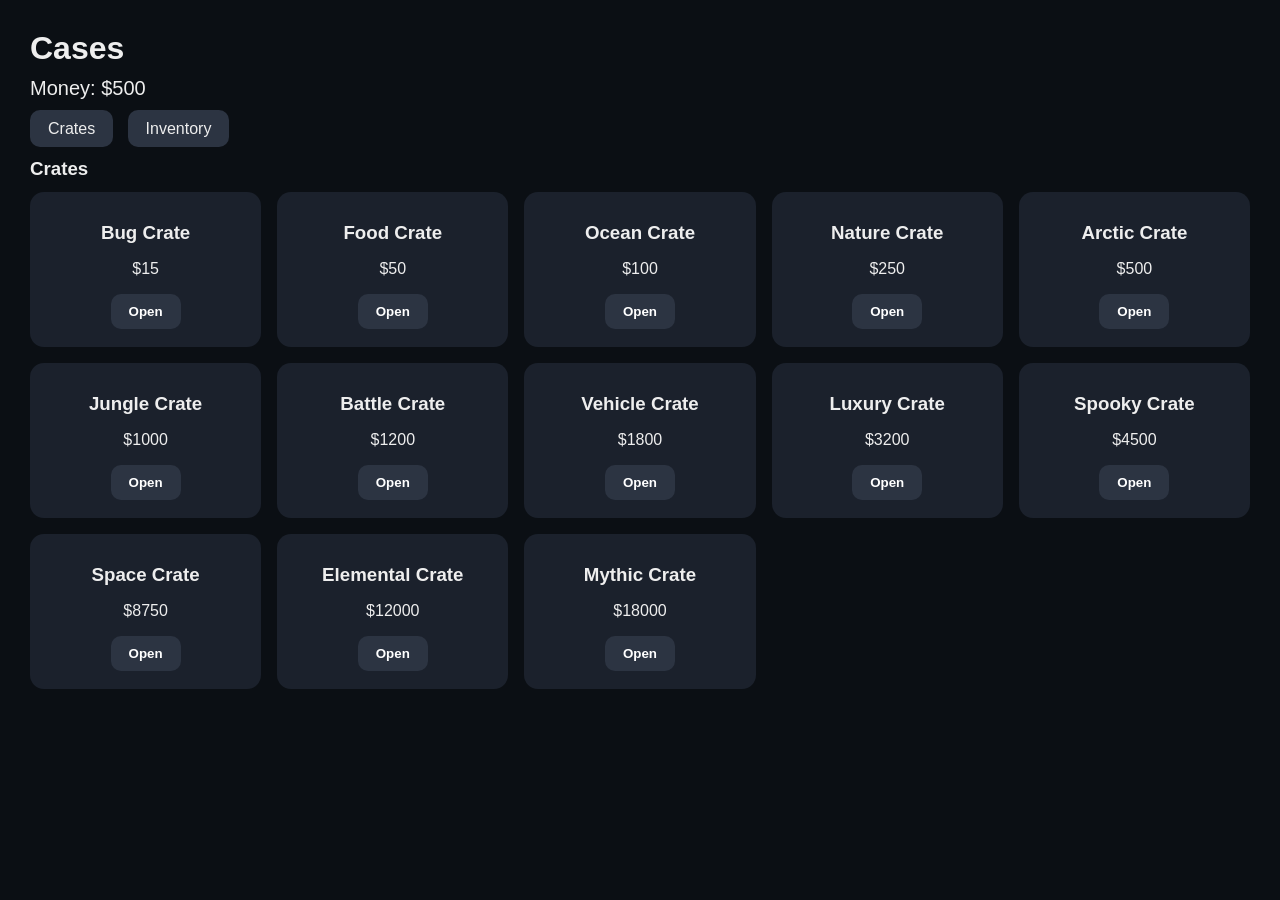
==== index.html @ 811d3214 "Refactor CSS and JavaScript code in index.html" ====
<!DOCTYPE html>
<html>
<head>
<meta charset="UTF-8">
<title>Cases</title>

<style>

html,body{
margin:0;
height:100%;
background:#0b0f14;
font-family:Arial,sans-serif;
color:#eee;
}

.app{
min-height:100vh;
padding:30px;
box-sizing:border-box;
max-width:1400px;
margin:auto;
}

h2{margin:0 0 10px 0;font-size:32px;}
h3{margin:12px 0}

.money{
font-size:20px;
margin-bottom:20px;
}

button{
background:#2c3442;
border:none;
color:white;
padding:10px 18px;
border-radius:10px;
cursor:pointer;
font-weight:bold;
transition:.15s;
}

button:hover{background:#3d4758}
button:disabled{opacity:.4;cursor:not-allowed}

.tabs{margin-bottom:20px;}

.tabs span{
background:#2c3442;
padding:10px 18px;
margin-right:10px;
border-radius:10px;
cursor:pointer;
}

.grid{
display:grid;
grid-template-columns:repeat(auto-fill,minmax(220px,1fr));
gap:16px;
}

.crate,.itemBox{
background:#1b212c;
border-radius:14px;
padding:18px;
text-align:center;
}

.emoji{
font-size:42px;
display:block;
margin-bottom:8px;
}

.common{box-shadow:0 0 8px #aaa3;}
.uncommon{box-shadow:0 0 12px #5cff7a88;}
.rare{box-shadow:0 0 16px #4da6ff99;}
.epic{box-shadow:0 0 22px #c05cffaa;}

.legendary{
box-shadow:0 0 12px #ffb347,0 0 28px #ffb347,0 0 45px #ffb347;
animation:legendGlow 1.2s infinite alternate;
}

@keyframes legendGlow{
from{transform:scale(1);}
to{transform:scale(1.05);}
}

.spinWrapper{
width:100%;
max-width:1000px;
margin:40px auto;
position:relative;
}

.pointer{
position:absolute;
left:50%;
transform:translateX(-50%);
top:-25px;
font-size:34px;
}

.spinContainer{
overflow:hidden;
border-radius:14px;
border:2px solid #444;
background:#06080c;
}

.spinTrack{
display:flex;
}

.spinItem{
width:170px;
margin:8px;
padding:20px;
border-radius:12px;
background:#222936;
text-align:center;
flex-shrink:0;
}

.hidden{display:none}

</style>
</head>

<body>

<div class="app">

<h2>Cases</h2>
<div class="money">Money: $<span id="moneyEl">500</span></div>

<div class="tabs">
<span onclick="showTab('cratesTab')">Crates</span>
<span onclick="showTab('inventoryTab')">Inventory</span>
</div>

<div id="cratesTab"></div>

<div id="inventoryTab" class="hidden">
<h3>Inventory</h3>
<div id="inventory" class="grid"></div>
</div>

<div id="openScreen" class="hidden">

<button id="backBtn" onclick="backToCrates()">← Back</button>

<h3 id="crateTitle"></h3>
Cost: $<span id="crateCost"></span>

<h4>Items & Chances</h4>
<div id="lootTable" class="grid"></div>

<br>
<button id="openBtn" onclick="openCrate()">Open</button>

<div class="spinWrapper">
<div class="pointer">▼</div>
<div class="spinContainer">
<div id="spinTrack" class="spinTrack"></div>
</div>
</div>

</div>

</div>

<script>

let money=500
let inventoryItems=[]
let selectedCrate=null
let opening=false

const crates=[

{
name:"Bug Crate",
cost:15,
items:[
{emoji:"🐜",rarity:"common",chance:40,value:4},
{emoji:"🐝",rarity:"uncommon",chance:30,value:18},
{emoji:"🐞",rarity:"rare",chance:22,value:68},
{emoji:"🦗",rarity:"epic",chance:7,value:210},
{emoji:"🪲",rarity:"legendary",chance:1,value:1875}
]
},

{
name:"Food Crate",
cost:50,
items:[
{emoji:"🍎",rarity:"common",chance:40,value:13},
{emoji:"🍕",rarity:"uncommon",chance:30,value:60},
{emoji:"🍔",rarity:"rare",chance:22,value:225},
{emoji:"🍣",rarity:"epic",chance:7,value:700},
{emoji:"🍰",rarity:"legendary",chance:1,value:6250}
]
},

{
name:"Ocean Crate",
cost:100,
items:[
{emoji:"🐟",rarity:"common",chance:40,value:25},
{emoji:"🐠",rarity:"uncommon",chance:30,value:120},
{emoji:"🦀",rarity:"rare",chance:22,value:450},
{emoji:"🦈",rarity:"epic",chance:7,value:1400},
{emoji:"🐙",rarity:"legendary",chance:1,value:12500}
]
},

{
name:"Nature Crate",
cost:250,
items:[
{emoji:"🍃",rarity:"common",chance:40,value:63},
{emoji:"🌵",rarity:"uncommon",chance:30,value:300},
{emoji:"🌻",rarity:"rare",chance:22,value:1125},
{emoji:"🌳",rarity:"epic",chance:7,value:3500},
{emoji:"🍄",rarity:"legendary",chance:1,value:31250}
]
},

{
name:"Arctic Crate",
cost:500,
items:[
{emoji:"🧊",rarity:"common",chance:40,value:125},
{emoji:"❄️",rarity:"uncommon",chance:30,value:600},
{emoji:"🏔️",rarity:"rare",chance:22,value:2250},
{emoji:"🐧",rarity:"epic",chance:7,value:7000},
{emoji:"🐻‍❄️",rarity:"legendary",chance:1,value:62500}
]
},

{
name:"Jungle Crate",
cost:1000,
items:[
{emoji:"🐒",rarity:"common",chance:40,value:250},
{emoji:"🐍",rarity:"uncommon",chance:30,value:1200},
{emoji:"🦜",rarity:"rare",chance:22,value:4500},
{emoji:"🐅",rarity:"epic",chance:7,value:14000},
{emoji:"🌴",rarity:"legendary",chance:1,value:125000}
]
},

{
name:"Battle Crate",
cost:1200,
items:[
{emoji:"🪓",rarity:"common",chance:40,value:300},
{emoji:"🗡️",rarity:"uncommon",chance:30,value:1440},
{emoji:"⚔️",rarity:"rare",chance:22,value:5400},
{emoji:"🛡️",rarity:"epic",chance:7,value:16800},
{emoji:"🔫",rarity:"legendary",chance:1,value:150000}
]
},

{
name:"Vehicle Crate",
cost:1800,
items:[
{emoji:"🚲",rarity:"common",chance:40,value:450},
{emoji:"🏍️",rarity:"uncommon",chance:30,value:2160},
{emoji:"🚗",rarity:"rare",chance:22,value:8100},
{emoji:"🚓",rarity:"epic",chance:7,value:25200},
{emoji:"🚀",rarity:"legendary",chance:1,value:225000}
]
},

{
name:"Luxury Crate",
cost:3200,
items:[
{emoji:"💍",rarity:"common",chance:40,value:800},
{emoji:"⌚",rarity:"uncommon",chance:30,value:3840},
{emoji:"👜",rarity:"rare",chance:22,value:14400},
{emoji:"💎",rarity:"epic",chance:7,value:44800},
{emoji:"👑",rarity:"legendary",chance:1,value:400000}
]
},

{
name:"Spooky Crate",
cost:4500,
items:[
{emoji:"🎃",rarity:"common",chance:40,value:1125},
{emoji:"🕸️",rarity:"uncommon",chance:30,value:5400},
{emoji:"👻",rarity:"rare",chance:22,value:20250},
{emoji:"💀",rarity:"epic",chance:7,value:63000},
{emoji:"🧛",rarity:"legendary",chance:1,value:562500}
]
},

{
name:"Space Crate",
cost:8750,
items:[
{emoji:"🛰️",rarity:"common",chance:40,value:2188},
{emoji:"🌙",rarity:"uncommon",chance:30,value:10500},
{emoji:"🪐",rarity:"rare",chance:22,value:39375},
{emoji:"🌠",rarity:"epic",chance:7,value:122500},
{emoji:"👽",rarity:"legendary",chance:1,value:1093750}
]
},

{
name:"Elemental Crate",
cost:12000,
items:[
{emoji:"💧",rarity:"common",chance:40,value:3000},
{emoji:"🌪️",rarity:"uncommon",chance:30,value:14400},
{emoji:"🔥",rarity:"rare",chance:22,value:54000},
{emoji:"⚡",rarity:"epic",chance:7,value:168000},
{emoji:"🌋",rarity:"legendary",chance:1,value:1500000}
]
},

{
name:"Mythic Crate",
cost:18000,
items:[
{emoji:"🔮",rarity:"common",chance:40,value:4500},
{emoji:"🧿",rarity:"uncommon",chance:30,value:21600},
{emoji:"✨",rarity:"rare",chance:22,value:81000},
{emoji:"🌟",rarity:"epic",chance:7,value:252000},
{emoji:"🪽",rarity:"legendary",chance:1,value:2250000}
]
}

]

function rollItem(crate){
let r=Math.random()*100
let sum=0
for(let item of crate.items){
sum+=item.chance
if(r<=sum)return item
}
return crate.items[crate.items.length-1]
}

function updateMoney(){moneyEl.textContent=money}

function renderInventory(){
inventory.innerHTML=""
inventoryItems.forEach(i=>{
const d=document.createElement("div")
d.className="itemBox "+i.rarity
d.innerHTML=`<span class="emoji">${i.emoji}</span>$${i.value}`
inventory.appendChild(d)
})
}

function renderCrates(){
cratesTab.innerHTML="<h3>Crates</h3><div class='grid'></div>"
const grid=cratesTab.querySelector(".grid")

crates.forEach((c,i)=>{
const d=document.createElement("div")
d.className="crate"
d.innerHTML=`<h3>${c.name}</h3>
<p>$${c.cost}</p>
<button onclick="selectCrate(${i})">Open</button>`
grid.appendChild(d)
})
}

function showTab(id){
if(opening)return
cratesTab.classList.add("hidden")
inventoryTab.classList.add("hidden")
openScreen.classList.add("hidden")
document.getElementById(id).classList.remove("hidden")
}

function selectCrate(i){
selectedCrate=crates[i]
showTab("openScreen")
crateTitle.textContent=selectedCrate.name
crateCost.textContent=selectedCrate.cost
lootTable.innerHTML=""

selectedCrate.items.forEach(x=>{
const d=document.createElement("div")
d.className="itemBox "+x.rarity
d.innerHTML=`<span class="emoji">${x.emoji}</span>$${x.value}<br>${x.chance}%`
lootTable.appendChild(d)
})
}

function backToCrates(){
if(opening)return
spinTrack.innerHTML=""
spinTrack.style.transform="translateX(0)"
showTab("cratesTab")
}

function openCrate(){

if(opening||money<selectedCrate.cost)return

opening=true
openBtn.disabled=true
backBtn.disabled=true

money-=selectedCrate.cost
updateMoney()

spinTrack.style.transition="none"
spinTrack.style.transform="translateX(0)"
spinTrack.innerHTML=""

spinTrack.offsetHeight

const winner=rollItem(selectedCrate)

const reel=[]
for(let i=0;i<80;i++){
reel.push(selectedCrate.items[Math.floor(Math.random()*selectedCrate.items.length)])
}

const winIndex=60
reel[winIndex]=winner

reel.forEach(item=>{
const div=document.createElement("div")
div.className="spinItem "+item.rarity
div.innerHTML=`<span class="emoji">${item.emoji}</span>$${item.value}`
spinTrack.appendChild(div)
})

const containerWidth=spinTrack.parentElement.clientWidth
const winEl=spinTrack.children[winIndex]
const itemCenter=winEl.offsetLeft+winEl.offsetWidth/2
const target=-(itemCenter-containerWidth/2)

setTimeout(()=>{

spinTrack.style.transition="transform 4.5s cubic-bezier(.08,.6,.2,1)"
spinTrack.style.transform=`translateX(${target}px)`

},20)

setTimeout(()=>{

inventoryItems.push(winner)
renderInventory()

money+=winner.value
updateMoney()

opening=false
openBtn.disabled=false
backBtn.disabled=false

},4500)

}

renderCrates()
renderInventory()
updateMoney()

</script>
</body>
</html>
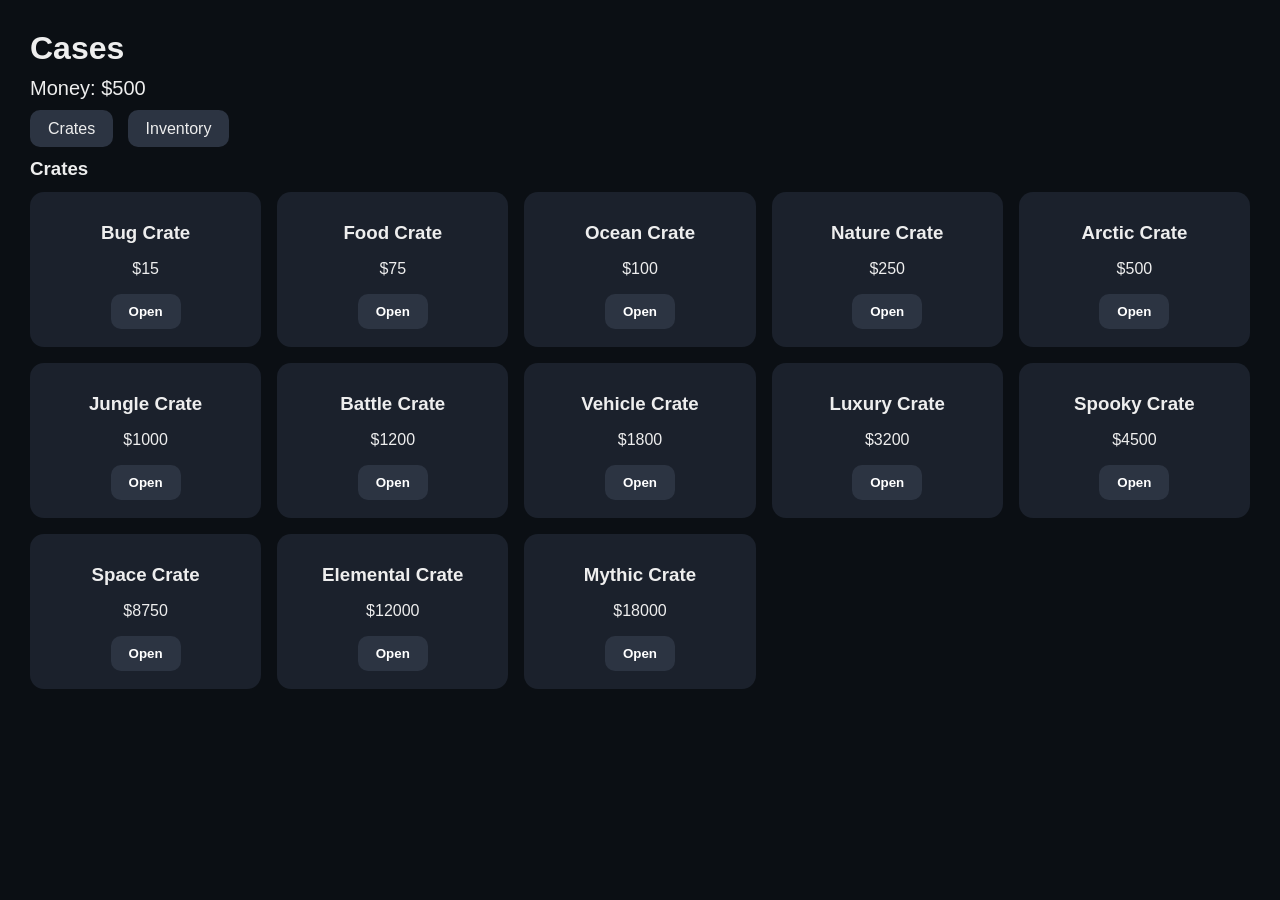
==== commit f2b39827: "Modify crate items and adjust costs Updated item details and costs for various crates." ====
--- a/index.html
+++ b/index.html
@@ -185,23 +185,25 @@
 name:"Bug Crate",
 cost:15,
 items:[
-{emoji:"🐜",rarity:"common",chance:40,value:4},
-{emoji:"🐝",rarity:"uncommon",chance:30,value:18},
-{emoji:"🐞",rarity:"rare",chance:22,value:68},
-{emoji:"🦗",rarity:"epic",chance:7,value:210},
-{emoji:"🪲",rarity:"legendary",chance:1,value:1875}
+{emoji:"🐜",rarity:"common",chance:45,value:4},
+{emoji:"🐝",rarity:"common",chance:30,value:6},
+{emoji:"🪰",rarity:"uncommon",chance:15,value:12},
+{emoji:"🕷️",rarity:"rare",chance:7,value:35},
+{emoji:"🦂",rarity:"epic",chance:2.7,value:120},
+{emoji:"🪲",rarity:"legendary",chance:0.3,value:1800}
 ]
 },
 
 {
 name:"Food Crate",
-cost:50,
-items:[
-{emoji:"🍎",rarity:"common",chance:40,value:13},
-{emoji:"🍕",rarity:"uncommon",chance:30,value:60},
-{emoji:"🍔",rarity:"rare",chance:22,value:225},
-{emoji:"🍣",rarity:"epic",chance:7,value:700},
-{emoji:"🍰",rarity:"legendary",chance:1,value:6250}
+cost:75,
+items:[
+{emoji:"🍎",rarity:"common",chance:35,value:20},
+{emoji:"🍞",rarity:"common",chance:25,value:28},
+{emoji:"🍕",rarity:"uncommon",chance:18,value:70},
+{emoji:"🍔",rarity:"rare",chance:12,value:180},
+{emoji:"🍣",rarity:"epic",chance:8,value:600},
+{emoji:"🍰",rarity:"legendary",chance:2,value:7500}
 ]
 },
 
@@ -209,11 +211,11 @@
 name:"Ocean Crate",
 cost:100,
 items:[
-{emoji:"🐟",rarity:"common",chance:40,value:25},
-{emoji:"🐠",rarity:"uncommon",chance:30,value:120},
-{emoji:"🦀",rarity:"rare",chance:22,value:450},
-{emoji:"🦈",rarity:"epic",chance:7,value:1400},
-{emoji:"🐙",rarity:"legendary",chance:1,value:12500}
+{emoji:"🐟",rarity:"common",chance:40,value:30},
+{emoji:"🐠",rarity:"uncommon",chance:30,value:85},
+{emoji:"🦀",rarity:"rare",chance:18,value:300},
+{emoji:"🦈",rarity:"epic",chance:10,value:1200},
+{emoji:"🐙",rarity:"legendary",chance:2,value:12000}
 ]
 },
 
@@ -221,11 +223,11 @@
 name:"Nature Crate",
 cost:250,
 items:[
-{emoji:"🍃",rarity:"common",chance:40,value:63},
-{emoji:"🌵",rarity:"uncommon",chance:30,value:300},
-{emoji:"🌻",rarity:"rare",chance:22,value:1125},
-{emoji:"🌳",rarity:"epic",chance:7,value:3500},
-{emoji:"🍄",rarity:"legendary",chance:1,value:31250}
+{emoji:"🍃",rarity:"common",chance:40,value:75},
+{emoji:"🌵",rarity:"uncommon",chance:30,value:200},
+{emoji:"🌻",rarity:"rare",chance:18,value:800},
+{emoji:"🌳",rarity:"epic",chance:10,value:3500},
+{emoji:"🍄",rarity:"legendary",chance:2,value:30000}
 ]
 },
 
@@ -233,11 +235,11 @@
 name:"Arctic Crate",
 cost:500,
 items:[
-{emoji:"🧊",rarity:"common",chance:40,value:125},
-{emoji:"❄️",rarity:"uncommon",chance:30,value:600},
-{emoji:"🏔️",rarity:"rare",chance:22,value:2250},
-{emoji:"🐧",rarity:"epic",chance:7,value:7000},
-{emoji:"🐻‍❄️",rarity:"legendary",chance:1,value:62500}
+{emoji:"🧊",rarity:"common",chance:35,value:160},
+{emoji:"❄️",rarity:"uncommon",chance:30,value:420},
+{emoji:"🐧",rarity:"rare",chance:20,value:1200},
+{emoji:"🐋",rarity:"epic",chance:12,value:6000},
+{emoji:"🐻‍❄️",rarity:"legendary",chance:3,value:60000}
 ]
 },
 
@@ -245,11 +247,12 @@
 name:"Jungle Crate",
 cost:1000,
 items:[
-{emoji:"🐒",rarity:"common",chance:40,value:250},
-{emoji:"🐍",rarity:"uncommon",chance:30,value:1200},
-{emoji:"🦜",rarity:"rare",chance:22,value:4500},
-{emoji:"🐅",rarity:"epic",chance:7,value:14000},
-{emoji:"🌴",rarity:"legendary",chance:1,value:125000}
+{emoji:"🐒",rarity:"common",chance:35,value:300},
+{emoji:"🐍",rarity:"uncommon",chance:30,value:850},
+{emoji:"🦜",rarity:"rare",chance:18,value:3500},
+{emoji:"🐆",rarity:"epic",chance:12,value:12000},
+{emoji:"🦍",rarity:"epic",chance:4,value:20000},
+{emoji:"🌴",rarity:"legendary",chance:1,value:120000}
 ]
 },
 
@@ -257,10 +260,11 @@
 name:"Battle Crate",
 cost:1200,
 items:[
-{emoji:"🪓",rarity:"common",chance:40,value:300},
-{emoji:"🗡️",rarity:"uncommon",chance:30,value:1440},
-{emoji:"⚔️",rarity:"rare",chance:22,value:5400},
-{emoji:"🛡️",rarity:"epic",chance:7,value:16800},
+{emoji:"🪓",rarity:"common",chance:35,value:350},
+{emoji:"🗡️",rarity:"uncommon",chance:30,value:1000},
+{emoji:"⚔️",rarity:"rare",chance:20,value:4200},
+{emoji:"🛡️",rarity:"epic",chance:12,value:15000},
+{emoji:"💣",rarity:"epic",chance:2,value:30000},
 {emoji:"🔫",rarity:"legendary",chance:1,value:150000}
 ]
 },
@@ -269,11 +273,12 @@
 name:"Vehicle Crate",
 cost:1800,
 items:[
-{emoji:"🚲",rarity:"common",chance:40,value:450},
-{emoji:"🏍️",rarity:"uncommon",chance:30,value:2160},
-{emoji:"🚗",rarity:"rare",chance:22,value:8100},
-{emoji:"🚓",rarity:"epic",chance:7,value:25200},
-{emoji:"🚀",rarity:"legendary",chance:1,value:225000}
+{emoji:"🚲",rarity:"common",chance:35,value:500},
+{emoji:"🏍️",rarity:"uncommon",chance:30,value:1400},
+{emoji:"🚗",rarity:"rare",chance:20,value:6500},
+{emoji:"🚓",rarity:"epic",chance:10,value:20000},
+{emoji:"🚁",rarity:"epic",chance:4,value:35000},
+{emoji:"🚀",rarity:"legendary",chance:1,value:220000}
 ]
 },
 
@@ -281,11 +286,12 @@
 name:"Luxury Crate",
 cost:3200,
 items:[
-{emoji:"💍",rarity:"common",chance:40,value:800},
-{emoji:"⌚",rarity:"uncommon",chance:30,value:3840},
-{emoji:"👜",rarity:"rare",chance:22,value:14400},
-{emoji:"💎",rarity:"epic",chance:7,value:44800},
-{emoji:"👑",rarity:"legendary",chance:1,value:400000}
+{emoji:"💍",rarity:"common",chance:35,value:900},
+{emoji:"⌚",rarity:"uncommon",chance:30,value:2600},
+{emoji:"👜",rarity:"rare",chance:20,value:12000},
+{emoji:"💎",rarity:"epic",chance:10,value:42000},
+{emoji:"👑",rarity:"legendary",chance:4,value:300000},
+{emoji:"🏦",rarity:"legendary",chance:1,value:420000}
 ]
 },
 
@@ -293,11 +299,12 @@
 name:"Spooky Crate",
 cost:4500,
 items:[
-{emoji:"🎃",rarity:"common",chance:40,value:1125},
-{emoji:"🕸️",rarity:"uncommon",chance:30,value:5400},
-{emoji:"👻",rarity:"rare",chance:22,value:20250},
-{emoji:"💀",rarity:"epic",chance:7,value:63000},
-{emoji:"🧛",rarity:"legendary",chance:1,value:562500}
+{emoji:"🎃",rarity:"common",chance:35,value:1300},
+{emoji:"🕸️",rarity:"uncommon",chance:30,value:3600},
+{emoji:"👻",rarity:"rare",chance:20,value:18000},
+{emoji:"💀",rarity:"epic",chance:10,value:65000},
+{emoji:"🧟",rarity:"epic",chance:4,value:95000},
+{emoji:"🧛",rarity:"legendary",chance:1,value:600000}
 ]
 },
 
@@ -305,11 +312,12 @@
 name:"Space Crate",
 cost:8750,
 items:[
-{emoji:"🛰️",rarity:"common",chance:40,value:2188},
-{emoji:"🌙",rarity:"uncommon",chance:30,value:10500},
-{emoji:"🪐",rarity:"rare",chance:22,value:39375},
-{emoji:"🌠",rarity:"epic",chance:7,value:122500},
-{emoji:"👽",rarity:"legendary",chance:1,value:1093750}
+{emoji:"🛰️",rarity:"common",chance:35,value:2500},
+{emoji:"🌙",rarity:"uncommon",chance:30,value:7000},
+{emoji:"🪐",rarity:"rare",chance:20,value:35000},
+{emoji:"🌠",rarity:"epic",chance:10,value:110000},
+{emoji:"🚀",rarity:"epic",chance:4,value:200000},
+{emoji:"👽",rarity:"legendary",chance:1,value:1100000}
 ]
 },
 
@@ -317,10 +325,11 @@
 name:"Elemental Crate",
 cost:12000,
 items:[
-{emoji:"💧",rarity:"common",chance:40,value:3000},
-{emoji:"🌪️",rarity:"uncommon",chance:30,value:14400},
-{emoji:"🔥",rarity:"rare",chance:22,value:54000},
-{emoji:"⚡",rarity:"epic",chance:7,value:168000},
+{emoji:"💧",rarity:"common",chance:35,value:3400},
+{emoji:"🌪️",rarity:"uncommon",chance:30,value:9600},
+{emoji:"🔥",rarity:"rare",chance:20,value:50000},
+{emoji:"⚡",rarity:"epic",chance:10,value:150000},
+{emoji:"❄️",rarity:"epic",chance:4,value:240000},
 {emoji:"🌋",rarity:"legendary",chance:1,value:1500000}
 ]
 },
@@ -329,11 +338,12 @@
 name:"Mythic Crate",
 cost:18000,
 items:[
-{emoji:"🔮",rarity:"common",chance:40,value:4500},
-{emoji:"🧿",rarity:"uncommon",chance:30,value:21600},
-{emoji:"✨",rarity:"rare",chance:22,value:81000},
-{emoji:"🌟",rarity:"epic",chance:7,value:252000},
-{emoji:"🪽",rarity:"legendary",chance:1,value:2250000}
+{emoji:"🔮",rarity:"common",chance:35,value:5200},
+{emoji:"🧿",rarity:"uncommon",chance:30,value:14400},
+{emoji:"✨",rarity:"rare",chance:20,value:72000},
+{emoji:"🌟",rarity:"epic",chance:10,value:250000},
+{emoji:"🐉",rarity:"epic",chance:4,value:420000},
+{emoji:"🪽",rarity:"legendary",chance:1,value:2500000}
 ]
 }
 
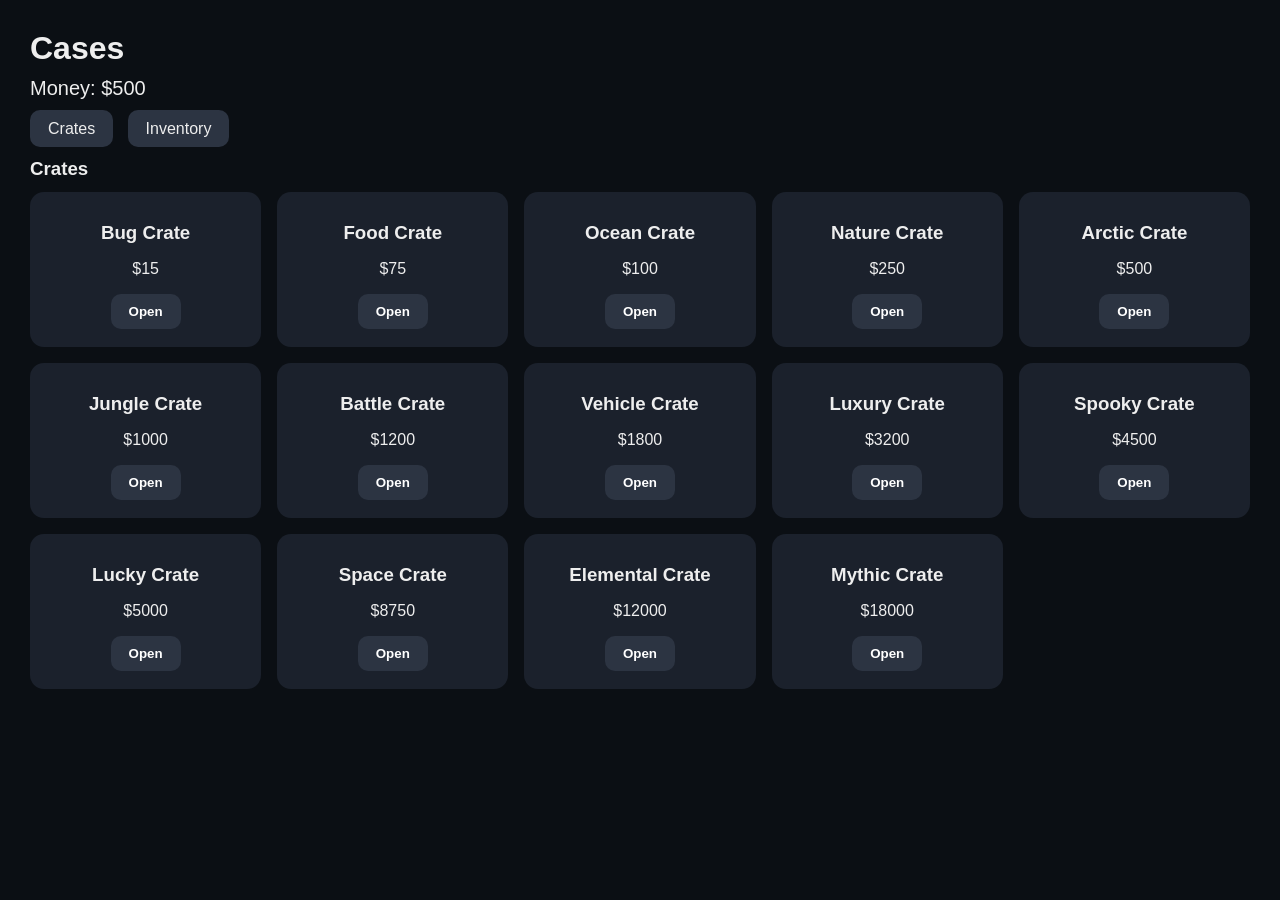
==== commit 0074fb84: "Added Lucky Crate" ====
--- a/index.html
+++ b/index.html
@@ -309,6 +309,15 @@
 },
 
 {
+name:"Lucky Crate",
+cost:5000,
+items:[
+{emoji:"💩",rarity:"common",chance:99.9,value:5},
+{emoji:"🎁",rarity:"legendary",chance:0.1,value:50000000}
+]
+},
+
+{
 name:"Space Crate",
 cost:8750,
 items:[
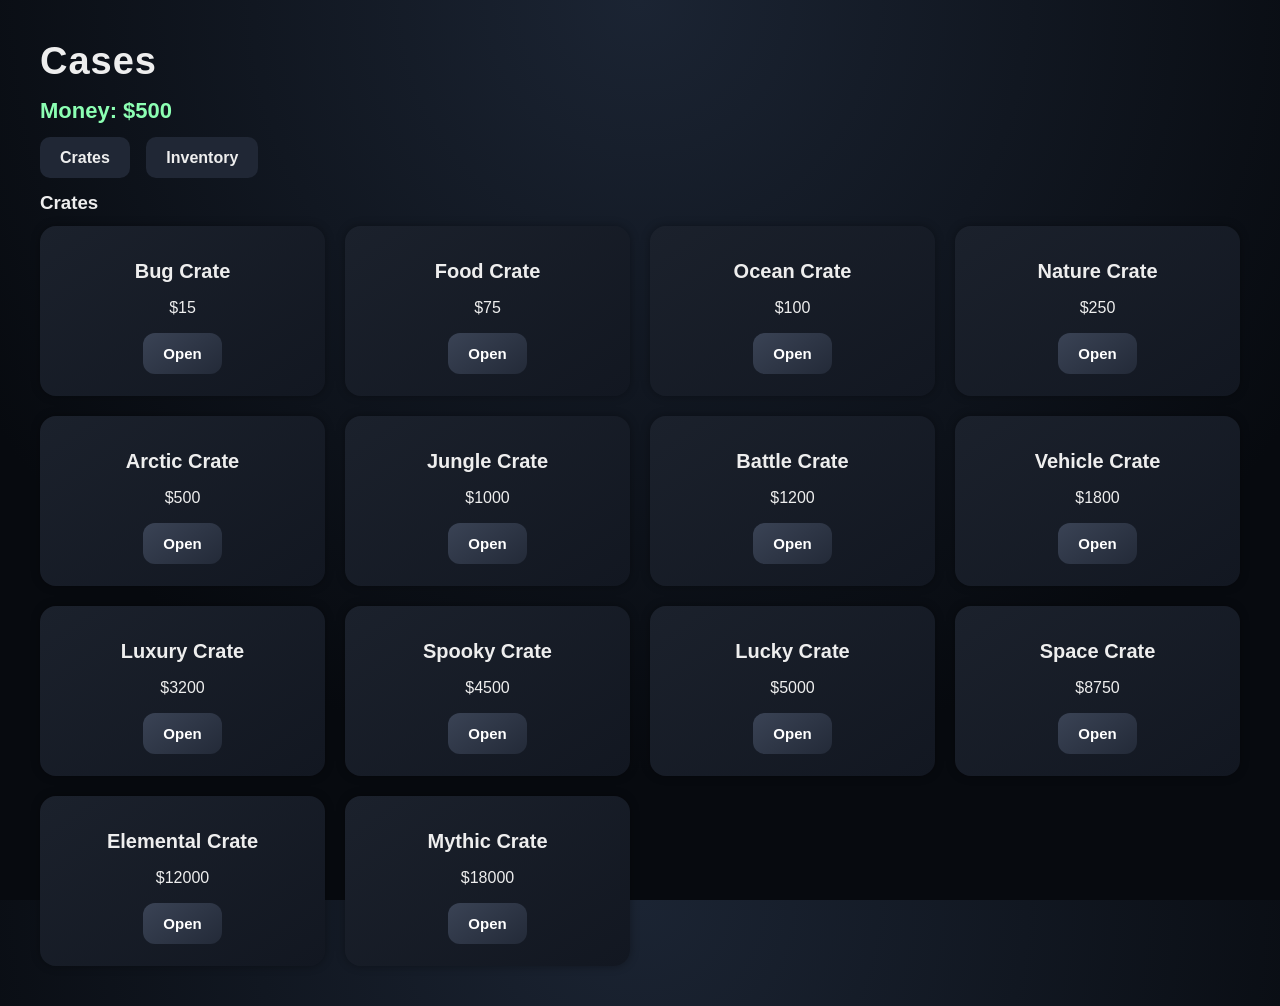
==== commit fa181346: "Refactor styles and update HTML structure" ====
--- a/index.html
+++ b/index.html
@@ -9,69 +9,143 @@
 html,body{
 margin:0;
 height:100%;
-background:#0b0f14;
 font-family:Arial,sans-serif;
 color:#eee;
-}
+background:radial-gradient(circle at top,#1b2433,#070a0f 70%);
+}
+
+/* APP LAYOUT */
 
 .app{
 min-height:100vh;
-padding:30px;
+padding:40px;
 box-sizing:border-box;
-max-width:1400px;
+max-width:1600px;
 margin:auto;
 }
 
-h2{margin:0 0 10px 0;font-size:32px;}
+h2{
+margin:0 0 15px 0;
+font-size:38px;
+letter-spacing:1px;
+}
+
 h3{margin:12px 0}
 
 .money{
-font-size:20px;
-margin-bottom:20px;
-}
+font-size:22px;
+margin-bottom:25px;
+font-weight:bold;
+color:#8cffb3;
+}
+
+/* BUTTONS */
 
 button{
-background:#2c3442;
+background:linear-gradient(145deg,#3a4355,#232a38);
 border:none;
 color:white;
-padding:10px 18px;
+padding:12px 20px;
+border-radius:12px;
+cursor:pointer;
+font-weight:bold;
+font-size:15px;
+transition:.15s;
+}
+
+button:hover{
+transform:translateY(-2px);
+background:linear-gradient(145deg,#4c5870,#2e3749);
+}
+
+button:disabled{
+opacity:.4;
+cursor:not-allowed;
+transform:none;
+}
+
+/* BIG OPEN BUTTON */
+
+#openBtn{
+display:block;
+margin:35px auto 10px auto;
+font-size:22px;
+padding:18px 55px;
+border-radius:16px;
+background:linear-gradient(135deg,#4da6ff,#6e8bff);
+box-shadow:0 0 20px #4da6ff66;
+}
+
+#openBtn:hover{
+box-shadow:0 0 30px #4da6ffaa;
+}
+
+/* TABS */
+
+.tabs{
+margin-bottom:25px;
+}
+
+.tabs span{
+background:#202735;
+padding:12px 20px;
+margin-right:12px;
 border-radius:10px;
 cursor:pointer;
 font-weight:bold;
 transition:.15s;
 }
 
-button:hover{background:#3d4758}
-button:disabled{opacity:.4;cursor:not-allowed}
-
-.tabs{margin-bottom:20px;}
-
-.tabs span{
-background:#2c3442;
-padding:10px 18px;
-margin-right:10px;
-border-radius:10px;
-cursor:pointer;
-}
+.tabs span:hover{
+background:#2d3546;
+}
+
+/* GRID */
 
 .grid{
 display:grid;
-grid-template-columns:repeat(auto-fill,minmax(220px,1fr));
-gap:16px;
-}
-
-.crate,.itemBox{
-background:#1b212c;
+grid-template-columns:repeat(auto-fill,minmax(240px,1fr));
+gap:20px;
+}
+
+/* CRATES */
+
+.crate{
+background:linear-gradient(145deg,#1b212c,#121721);
+border-radius:16px;
+padding:22px;
+text-align:center;
+box-shadow:0 0 10px #00000055;
+transition:.18s;
+}
+
+.crate:hover{
+transform:translateY(-4px);
+box-shadow:0 0 18px #000000aa;
+}
+
+.crate h3{
+font-size:20px;
+margin-bottom:6px;
+}
+
+/* ITEMS */
+
+.itemBox{
+background:#151b25;
 border-radius:14px;
-padding:18px;
+padding:16px;
 text-align:center;
+font-size:16px;
 }
 
 .emoji{
-font-size:42px;
+font-size:46px;
 display:block;
-margin-bottom:8px;
-}
+margin-bottom:10px;
+}
+
+/* RARITY */
 
 .common{box-shadow:0 0 8px #aaa3;}
 .uncommon{box-shadow:0 0 12px #5cff7a88;}
@@ -88,9 +162,11 @@
 to{transform:scale(1.05);}
 }
 
+/* SPIN AREA */
+
 .spinWrapper{
 width:100%;
-max-width:1000px;
+max-width:1100px;
 margin:40px auto;
 position:relative;
 }
@@ -99,15 +175,17 @@
 position:absolute;
 left:50%;
 transform:translateX(-50%);
-top:-25px;
-font-size:34px;
+top:-28px;
+font-size:36px;
+color:#ffd27a;
 }
 
 .spinContainer{
 overflow:hidden;
-border-radius:14px;
+border-radius:16px;
 border:2px solid #444;
 background:#06080c;
+box-shadow:0 0 18px #000 inset;
 }
 
 .spinTrack{
@@ -117,13 +195,27 @@
 .spinItem{
 width:170px;
 margin:8px;
-padding:20px;
+padding:22px;
 border-radius:12px;
 background:#222936;
 text-align:center;
 flex-shrink:0;
 }
 
+/* BACK BUTTON */
+
+#backBtn{
+margin-bottom:10px;
+}
+
+/* TITLE */
+
+#crateTitle{
+font-size:30px;
+text-align:center;
+margin-top:10px;
+}
+
 .hidden{display:none}
 
 </style>
@@ -153,13 +245,14 @@
 <button id="backBtn" onclick="backToCrates()">← Back</button>
 
 <h3 id="crateTitle"></h3>
+<div style="text-align:center;font-size:18px;margin-bottom:10px;">
 Cost: $<span id="crateCost"></span>
-
-<h4>Items & Chances</h4>
+</div>
+
+<h4 style="text-align:center">Items & Chances</h4>
 <div id="lootTable" class="grid"></div>
 
-<br>
-<button id="openBtn" onclick="openCrate()">Open</button>
+<button id="openBtn" onclick="openCrate()">OPEN</button>
 
 <div class="spinWrapper">
 <div class="pointer">▼</div>
@@ -180,7 +273,7 @@
 let opening=false
 
 const crates=[
-
+  
 {
 name:"Bug Crate",
 cost:15,
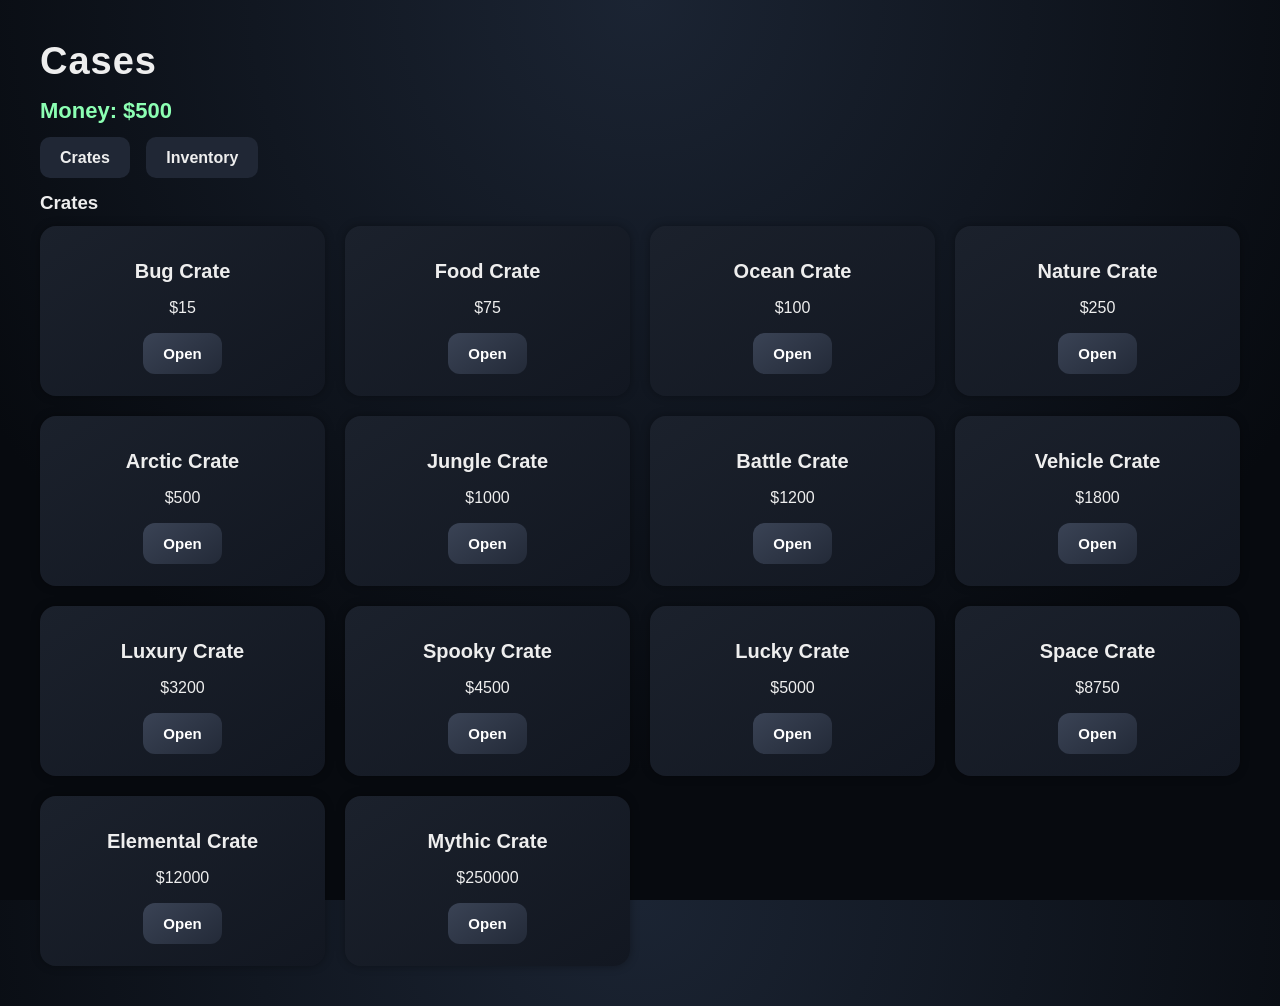
==== commit 73c47cb7: "Update cost and item values for Mythic Crate" ====
--- a/index.html
+++ b/index.html
@@ -266,24 +266,23 @@
 </div>
 
 <script>
-
-let money=500
-let inventoryItems=[]
-let selectedCrate=null
-let opening=false
-
-const crates=[
-  
+let money = 500
+let inventoryItems = []
+let selectedCrate = null
+let opening = false
+
+const crates = [
+
 {
 name:"Bug Crate",
 cost:15,
 items:[
 {emoji:"🐜",rarity:"common",chance:45,value:4},
-{emoji:"🐝",rarity:"common",chance:30,value:6},
+{emoji:"🕷️",rarity:"common",chance:30,value:6},
 {emoji:"🪰",rarity:"uncommon",chance:15,value:12},
-{emoji:"🕷️",rarity:"rare",chance:7,value:35},
-{emoji:"🦂",rarity:"epic",chance:2.7,value:120},
-{emoji:"🪲",rarity:"legendary",chance:0.3,value:1800}
+{emoji:"🐝",rarity:"rare",chance:7,value:35},
+{emoji:"🐞",rarity:"epic",chance:2.7,value:120},
+{emoji:"🦂",rarity:"legendary",chance:0.3,value:1800}
 ]
 },
 
@@ -438,151 +437,172 @@
 
 {
 name:"Mythic Crate",
-cost:18000,
-items:[
-{emoji:"🔮",rarity:"common",chance:35,value:5200},
-{emoji:"🧿",rarity:"uncommon",chance:30,value:14400},
-{emoji:"✨",rarity:"rare",chance:20,value:72000},
-{emoji:"🌟",rarity:"epic",chance:10,value:250000},
-{emoji:"🐉",rarity:"epic",chance:4,value:420000},
-{emoji:"🪽",rarity:"legendary",chance:1,value:2500000}
-]
-}
-
-]
-
-function rollItem(crate){
-let r=Math.random()*100
-let sum=0
-for(let item of crate.items){
-sum+=item.chance
-if(r<=sum)return item
-}
-return crate.items[crate.items.length-1]
-}
-
-function updateMoney(){moneyEl.textContent=money}
-
-function renderInventory(){
-inventory.innerHTML=""
-inventoryItems.forEach(i=>{
-const d=document.createElement("div")
-d.className="itemBox "+i.rarity
-d.innerHTML=`<span class="emoji">${i.emoji}</span>$${i.value}`
-inventory.appendChild(d)
-})
-}
-
-function renderCrates(){
-cratesTab.innerHTML="<h3>Crates</h3><div class='grid'></div>"
-const grid=cratesTab.querySelector(".grid")
-
-crates.forEach((c,i)=>{
-const d=document.createElement("div")
-d.className="crate"
-d.innerHTML=`<h3>${c.name}</h3>
+cost:250000,
+items:[
+{emoji:"🔮",rarity:"common",chance:35,value:70000},
+{emoji:"🧿",rarity:"uncommon",chance:30,value:200000},
+{emoji:"✨",rarity:"rare",chance:20,value:1000000},
+{emoji:"🌟",rarity:"epic",chance:10,value:2000000},
+{emoji:"🐉",rarity:"epic",chance:4,value:5000000},
+{emoji:"🪽",rarity:"legendary",chance:1,value:25000000}
+]
+}
+
+]
+
+// ---------------- SAVE / LOAD ----------------
+
+function saveData() {
+  localStorage.setItem("money", money)
+  localStorage.setItem("inventory", JSON.stringify(inventoryItems))
+}
+
+function loadData() {
+  const savedMoney = localStorage.getItem("money")
+  const savedInventory = localStorage.getItem("inventory")
+
+  if (savedMoney !== null) money = parseInt(savedMoney)
+  if (savedInventory !== null) inventoryItems = JSON.parse(savedInventory)
+}
+
+// ---------------- UTILITY ----------------
+
+function rollItem(crate) {
+  let r = Math.random() * 100
+  let sum = 0
+  for (let item of crate.items) {
+    sum += item.chance
+    if (r <= sum) return item
+  }
+  return crate.items[crate.items.length - 1]
+}
+
+function updateMoney() {
+  moneyEl.textContent = money
+  saveData() // Save whenever money changes
+}
+
+function renderInventory() {
+  inventory.innerHTML = ""
+  inventoryItems.forEach(i => {
+    const d = document.createElement("div")
+    d.className = "itemBox " + i.rarity
+    d.innerHTML = `<span class="emoji">${i.emoji}</span>$${i.value}`
+    inventory.appendChild(d)
+  })
+  saveData() // Save whenever inventory changes
+}
+
+// ---------------- RENDER ----------------
+
+function renderCrates() {
+  cratesTab.innerHTML = "<h3>Crates</h3><div class='grid'></div>"
+  const grid = cratesTab.querySelector(".grid")
+
+  crates.forEach((c, i) => {
+    const d = document.createElement("div")
+    d.className = "crate"
+    d.innerHTML = `<h3>${c.name}</h3>
 <p>$${c.cost}</p>
 <button onclick="selectCrate(${i})">Open</button>`
-grid.appendChild(d)
-})
-}
-
-function showTab(id){
-if(opening)return
-cratesTab.classList.add("hidden")
-inventoryTab.classList.add("hidden")
-openScreen.classList.add("hidden")
-document.getElementById(id).classList.remove("hidden")
-}
-
-function selectCrate(i){
-selectedCrate=crates[i]
-showTab("openScreen")
-crateTitle.textContent=selectedCrate.name
-crateCost.textContent=selectedCrate.cost
-lootTable.innerHTML=""
-
-selectedCrate.items.forEach(x=>{
-const d=document.createElement("div")
-d.className="itemBox "+x.rarity
-d.innerHTML=`<span class="emoji">${x.emoji}</span>$${x.value}<br>${x.chance}%`
-lootTable.appendChild(d)
-})
-}
-
-function backToCrates(){
-if(opening)return
-spinTrack.innerHTML=""
-spinTrack.style.transform="translateX(0)"
-showTab("cratesTab")
-}
-
-function openCrate(){
-
-if(opening||money<selectedCrate.cost)return
-
-opening=true
-openBtn.disabled=true
-backBtn.disabled=true
-
-money-=selectedCrate.cost
-updateMoney()
-
-spinTrack.style.transition="none"
-spinTrack.style.transform="translateX(0)"
-spinTrack.innerHTML=""
-
-spinTrack.offsetHeight
-
-const winner=rollItem(selectedCrate)
-
-const reel=[]
-for(let i=0;i<80;i++){
-reel.push(selectedCrate.items[Math.floor(Math.random()*selectedCrate.items.length)])
-}
-
-const winIndex=60
-reel[winIndex]=winner
-
-reel.forEach(item=>{
-const div=document.createElement("div")
-div.className="spinItem "+item.rarity
-div.innerHTML=`<span class="emoji">${item.emoji}</span>$${item.value}`
-spinTrack.appendChild(div)
-})
-
-const containerWidth=spinTrack.parentElement.clientWidth
-const winEl=spinTrack.children[winIndex]
-const itemCenter=winEl.offsetLeft+winEl.offsetWidth/2
-const target=-(itemCenter-containerWidth/2)
-
-setTimeout(()=>{
-
-spinTrack.style.transition="transform 4.5s cubic-bezier(.08,.6,.2,1)"
-spinTrack.style.transform=`translateX(${target}px)`
-
-},20)
-
-setTimeout(()=>{
-
-inventoryItems.push(winner)
-renderInventory()
-
-money+=winner.value
-updateMoney()
-
-opening=false
-openBtn.disabled=false
-backBtn.disabled=false
-
-},4500)
-
-}
-
+    grid.appendChild(d)
+  })
+}
+
+function showTab(id) {
+  if (opening) return
+  cratesTab.classList.add("hidden")
+  inventoryTab.classList.add("hidden")
+  openScreen.classList.add("hidden")
+  document.getElementById(id).classList.remove("hidden")
+}
+
+function selectCrate(i) {
+  selectedCrate = crates[i]
+  showTab("openScreen")
+  crateTitle.textContent = selectedCrate.name
+  crateCost.textContent = selectedCrate.cost
+  lootTable.innerHTML = ""
+
+  selectedCrate.items.forEach(x => {
+    const d = document.createElement("div")
+    d.className = "itemBox " + x.rarity
+    d.innerHTML = `<span class="emoji">${x.emoji}</span>$${x.value}<br>${x.chance}%`
+    lootTable.appendChild(d)
+  })
+}
+
+function backToCrates() {
+  if (opening) return
+  spinTrack.innerHTML = ""
+  spinTrack.style.transform = "translateX(0)"
+  showTab("cratesTab")
+}
+
+// ---------------- OPEN CRATE ----------------
+
+function openCrate() {
+  if (opening || money < selectedCrate.cost) return
+
+  opening = true
+  openBtn.disabled = true
+  backBtn.disabled = true
+
+  money -= selectedCrate.cost
+  updateMoney()
+
+  spinTrack.style.transition = "none"
+  spinTrack.style.transform = "translateX(0)"
+  spinTrack.innerHTML = ""
+
+  spinTrack.offsetHeight
+
+  const winner = rollItem(selectedCrate)
+
+  const reel = []
+  for (let i = 0; i < 80; i++) {
+    reel.push(selectedCrate.items[Math.floor(Math.random() * selectedCrate.items.length)])
+  }
+
+  const winIndex = 60
+  reel[winIndex] = winner
+
+  reel.forEach(item => {
+    const div = document.createElement("div")
+    div.className = "spinItem " + item.rarity
+    div.innerHTML = `<span class="emoji">${item.emoji}</span>$${item.value}`
+    spinTrack.appendChild(div)
+  })
+
+  const containerWidth = spinTrack.parentElement.clientWidth
+  const winEl = spinTrack.children[winIndex]
+  const itemCenter = winEl.offsetLeft + winEl.offsetWidth / 2
+  const target = -(itemCenter - containerWidth / 2)
+
+  setTimeout(() => {
+    spinTrack.style.transition = "transform 4.5s cubic-bezier(.08,.6,.2,1)"
+    spinTrack.style.transform = `translateX(${target}px)`
+  }, 20)
+
+  setTimeout(() => {
+    inventoryItems.push(winner)
+    renderInventory()
+
+    money += winner.value
+    updateMoney()
+
+    opening = false
+    openBtn.disabled = false
+    backBtn.disabled = false
+  }, 4500)
+}
+
+// ---------------- INITIALIZE ----------------
+
+loadData() // Load saved data first
 renderCrates()
 renderInventory()
 updateMoney()
-
 </script>
 </body>
 </html>
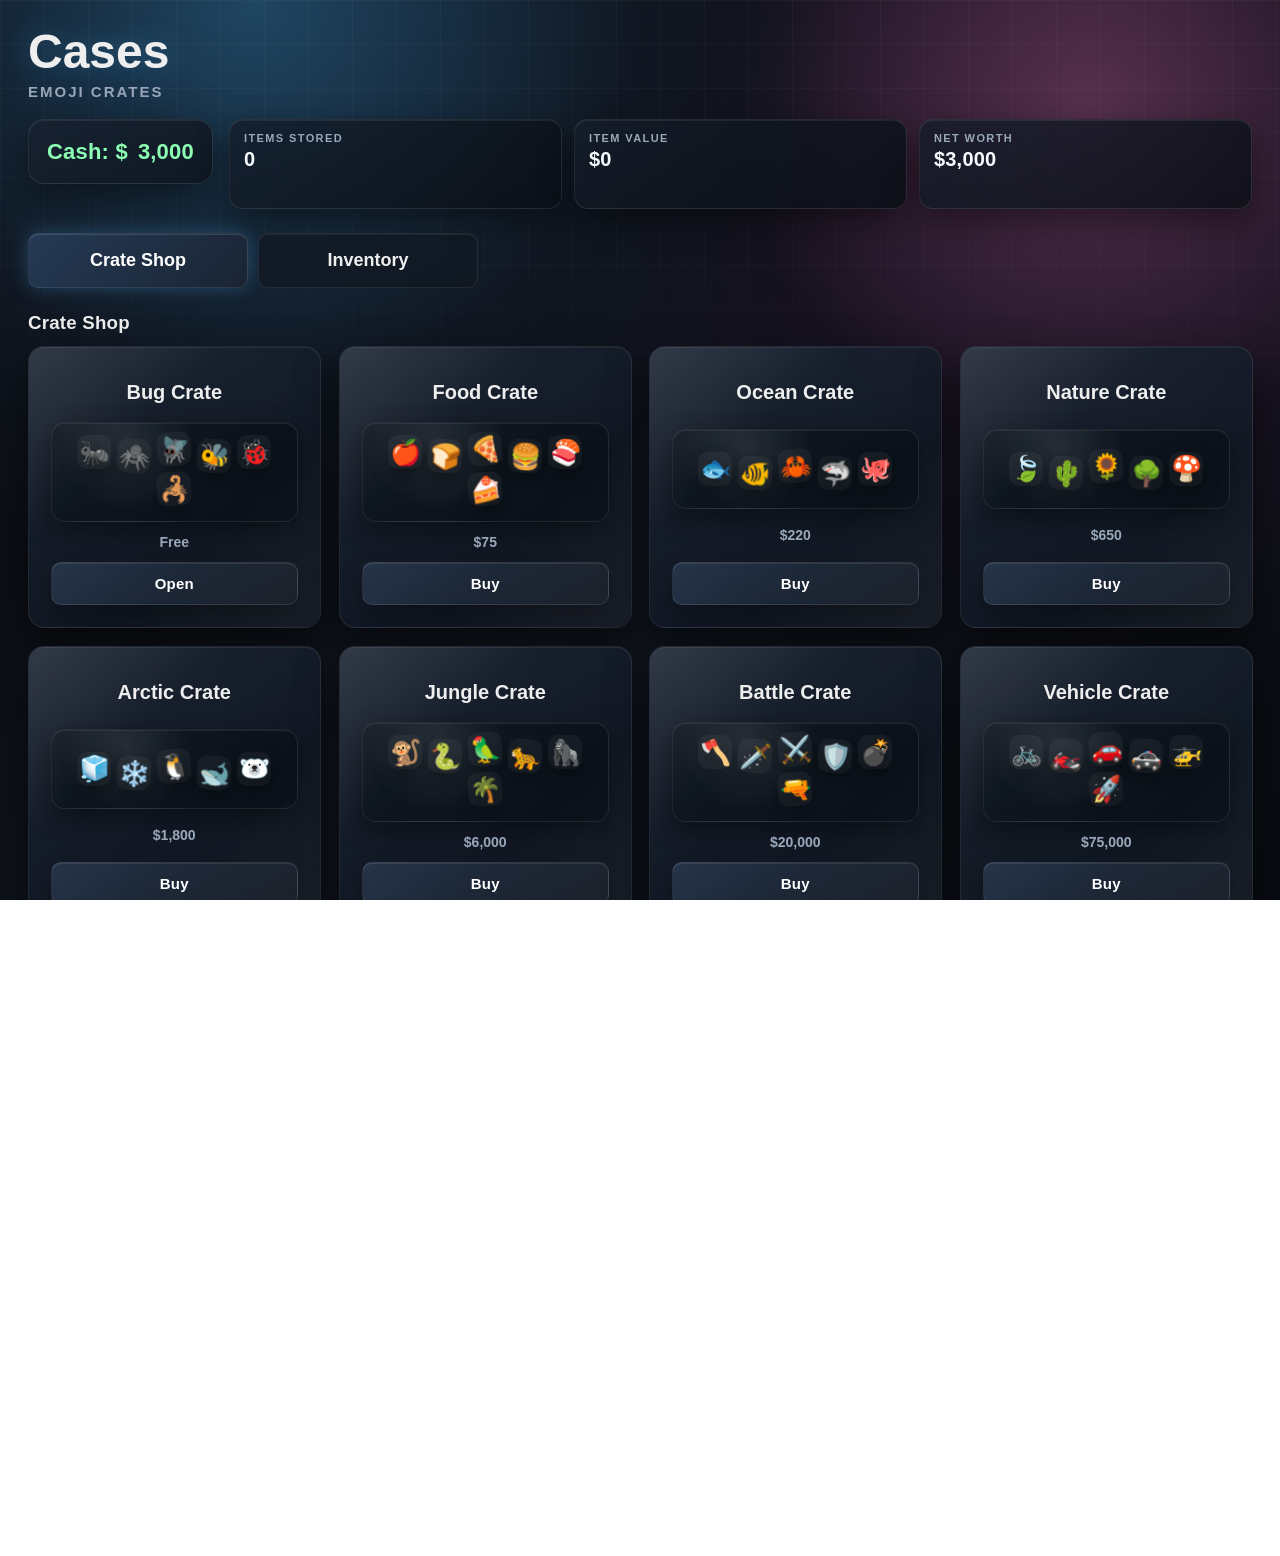
==== commit 05d333ee: "Start $3k, fix decimal formula" ====
--- a/index.html
+++ b/index.html
@@ -181,6 +181,7 @@
 }
 
 .spinContainer{
+position:relative;
 overflow:hidden;
 border-radius:16px;
 border:2px solid #444;
@@ -218,6 +219,778 @@
 
 .hidden{display:none}
 
+/* POLISHED CASINO STYLE */
+
+:root{
+--bg:#080b10;
+--panel:#121821;
+--panel2:#192232;
+--ink:#f7fbff;
+--muted:#9aa8bb;
+--green:#56f09a;
+--gold:#ffd166;
+--blue:#55b6ff;
+--pink:#ff6bd6;
+--red:#ff6f6f;
+}
+
+html,body{
+font-family:Inter,Segoe UI,Arial,sans-serif;
+background:
+radial-gradient(circle at 20% 0%,#1f4663 0,#101722 28%,transparent 44%),
+radial-gradient(circle at 85% 12%,#57304f 0,#16111f 26%,transparent 42%),
+linear-gradient(135deg,#07090d,#10151e 55%,#080b10);
+overflow-x:hidden;
+}
+
+body:before{
+content:"";
+position:fixed;
+inset:0;
+pointer-events:none;
+background-image:linear-gradient(#ffffff08 1px,transparent 1px),linear-gradient(90deg,#ffffff08 1px,transparent 1px);
+background-size:44px 44px;
+mask-image:linear-gradient(to bottom,#000,transparent 70%);
+animation:gridDrift 18s linear infinite;
+}
+
+@keyframes gridDrift{to{background-position:44px 44px}}
+
+.app{
+position:relative;
+padding:28px;
+animation:pageIn .55s ease both;
+}
+
+@keyframes pageIn{from{opacity:0;transform:translateY(14px)}to{opacity:1;transform:none}}
+
+h2{
+font-size:48px;
+line-height:1;
+letter-spacing:0;
+text-shadow:0 0 30px #55b6ff55;
+}
+
+h2:after{
+content:" Emoji Crates";
+display:block;
+margin-top:8px;
+font-size:15px;
+font-weight:700;
+color:var(--muted);
+text-transform:uppercase;
+letter-spacing:2px;
+}
+
+.money{
+display:inline-flex;
+align-items:center;
+gap:10px;
+padding:12px 18px;
+border:1px solid #ffffff18;
+border-radius:16px;
+background:linear-gradient(145deg,#172130cc,#0d121acc);
+box-shadow:0 12px 40px #0008,inset 0 1px #ffffff12;
+transition:transform .25s ease,color .25s ease;
+}
+
+.money.bump{
+transform:scale(1.06);
+color:#d7ffe8;
+}
+
+button{
+position:relative;
+overflow:hidden;
+border:1px solid #ffffff18;
+border-radius:10px;
+background:linear-gradient(145deg,#263449,#121923);
+box-shadow:0 10px 22px #0005,inset 0 1px #ffffff17;
+}
+
+button:before{
+content:"";
+position:absolute;
+inset:0;
+background:linear-gradient(120deg,transparent,#ffffff22,transparent);
+transform:translateX(-120%);
+transition:transform .5s ease;
+}
+
+button:hover:before{transform:translateX(120%)}
+
+button:active{transform:translateY(1px) scale(.98)}
+
+#openBtn{
+letter-spacing:2px;
+text-transform:uppercase;
+background:linear-gradient(135deg,#18d18d,#28a8ff 55%,#b266ff);
+box-shadow:0 0 26px #28a8ff88,0 14px 38px #0009;
+animation:pulseOpen 1.8s ease-in-out infinite;
+}
+
+@keyframes pulseOpen{
+0%,100%{filter:saturate(1);box-shadow:0 0 22px #28a8ff77,0 14px 38px #0009}
+50%{filter:saturate(1.25);box-shadow:0 0 38px #56f09aaa,0 18px 46px #000b}
+}
+
+.tabs{
+display:flex;
+gap:10px;
+margin:24px 0;
+}
+
+.tabs span{
+margin:0;
+border:1px solid #ffffff14;
+background:#111822cc;
+box-shadow:inset 0 1px #ffffff10;
+}
+
+.tabs span.active{
+background:linear-gradient(135deg,#253a55,#1a2433);
+color:#fff;
+box-shadow:0 0 18px #55b6ff44,inset 0 1px #ffffff20;
+}
+
+.grid{
+grid-template-columns:repeat(auto-fill,minmax(220px,1fr));
+gap:18px;
+}
+
+.crate,.itemBox{
+position:relative;
+border:1px solid #ffffff14;
+background:
+linear-gradient(145deg,#1a2433e8,#0e141ee8),
+radial-gradient(circle at top,#ffffff18,transparent 50%);
+box-shadow:0 18px 40px #0008,inset 0 1px #ffffff12;
+animation:cardRise .45s ease both;
+}
+
+@keyframes cardRise{from{opacity:0;transform:translateY(14px) scale(.98)}to{opacity:1;transform:none}}
+
+.crate:after,.itemBox:after{
+content:"";
+position:absolute;
+inset:0;
+border-radius:inherit;
+pointer-events:none;
+background:linear-gradient(135deg,#ffffff1c,transparent 34%,transparent 65%,#ffffff0d);
+}
+
+.crate:hover,.itemBox:hover{
+transform:translateY(-6px) scale(1.015);
+box-shadow:0 22px 46px #000a,0 0 24px #55b6ff22,inset 0 1px #ffffff18;
+}
+
+.crate h3,.itemName{
+letter-spacing:0;
+}
+
+.emoji{
+filter:drop-shadow(0 10px 18px #0009);
+animation:floaty 2.4s ease-in-out infinite;
+}
+
+@keyframes floaty{50%{transform:translateY(-5px) rotate(-2deg)}}
+
+.common{box-shadow:0 0 0 1px #ffffff12,0 18px 40px #0008;}
+.uncommon{box-shadow:0 0 0 1px #56f09a66,0 0 22px #56f09a30,0 18px 40px #0008;}
+.rare{box-shadow:0 0 0 1px #55b6ff77,0 0 24px #55b6ff35,0 18px 40px #0008;}
+.epic{box-shadow:0 0 0 1px #ff6bd688,0 0 28px #ff6bd635,0 18px 40px #0008;}
+
+.legendary{
+box-shadow:0 0 0 1px #ffd166,0 0 18px #ffd166aa,0 0 44px #ff8a3d66,0 18px 40px #0009;
+animation:legendGlow 1.2s infinite alternate,legendTilt 2.8s ease-in-out infinite;
+}
+
+@keyframes legendTilt{50%{filter:saturate(1.45);transform:translateY(-4px) rotate(1deg)}}
+
+.spinWrapper{
+margin-top:28px;
+}
+
+.spinOverlay{
+position:fixed;
+inset:0;
+z-index:20;
+display:grid;
+place-items:center;
+padding:24px;
+box-sizing:border-box;
+background:
+radial-gradient(circle at 50% 35%,#22344fcc,transparent 54%),
+linear-gradient(135deg,#05070beb,#121a25f2);
+backdrop-filter:blur(12px);
+opacity:0;
+visibility:hidden;
+transition:opacity .24s ease,visibility .24s ease;
+}
+
+.spinOverlay.show{
+opacity:1;
+visibility:visible;
+}
+
+.spinOverlay .spinWrapper{
+width:min(1120px,94vw);
+margin:0;
+}
+
+.spinOverlayTitle{
+text-align:center;
+margin:0 0 26px;
+font-size:28px;
+font-weight:1000;
+color:#f7fbff;
+text-shadow:0 0 24px #55b6ff88;
+}
+
+.spinOverlay .spinContainer{
+min-height:190px;
+display:flex;
+align-items:center;
+}
+
+.pointer{
+z-index:2;
+text-shadow:0 0 14px #ffd166;
+animation:pointerBounce .9s ease-in-out infinite;
+}
+
+@keyframes pointerBounce{50%{transform:translateX(-50%) translateY(4px)}}
+
+.spinContainer{
+border:1px solid #ffffff22;
+background:linear-gradient(180deg,#090d13,#030507);
+box-shadow:0 0 24px #000 inset,0 20px 48px #0008;
+}
+
+.spinContainer:before,.spinContainer:after{
+content:"";
+position:absolute;
+top:0;
+bottom:0;
+width:18%;
+z-index:1;
+pointer-events:none;
+}
+
+.spinContainer:before{left:0;background:linear-gradient(90deg,#06080c,transparent)}
+.spinContainer:after{right:0;background:linear-gradient(270deg,#06080c,transparent)}
+
+.spinTrack.spinning .spinItem .emoji{
+animation:spinPop .35s ease-in-out infinite alternate;
+}
+
+@keyframes spinPop{to{transform:scale(1.14) rotate(4deg)}}
+
+.spinItem{
+border:1px solid #ffffff12;
+box-shadow:inset 0 1px #ffffff12;
+}
+
+.inventoryHeader{
+display:flex;
+align-items:center;
+justify-content:space-between;
+gap:16px;
+margin:4px 0 18px;
+flex-wrap:wrap;
+}
+
+.inventoryStats{
+color:var(--muted);
+font-weight:700;
+}
+
+.sellBtn{
+margin-top:12px;
+width:100%;
+background:linear-gradient(135deg,#25344a,#173323);
+}
+
+.sellAllBtn{
+background:linear-gradient(135deg,#1d8f62,#26bd7e);
+}
+
+.inventoryActions{
+display:flex;
+align-items:flex-end;
+gap:12px;
+flex-wrap:wrap;
+justify-content:flex-end;
+}
+
+.autosellPanel{
+display:flex;
+align-items:center;
+gap:10px;
+flex-wrap:wrap;
+max-width:760px;
+padding:10px 12px;
+border:1px solid #ffffff18;
+border-radius:14px;
+background:#0f151ecc;
+box-shadow:inset 0 1px #ffffff10;
+}
+
+.autosellPanel label{
+display:inline-flex;
+align-items:center;
+gap:7px;
+font-size:12px;
+font-weight:900;
+color:#dfe9f5;
+text-transform:uppercase;
+letter-spacing:.7px;
+white-space:nowrap;
+}
+
+.autosellPanel input{
+accent-color:#56f09a;
+}
+
+.autosellTitle{
+color:var(--muted);
+font-size:11px;
+font-weight:1000;
+text-transform:uppercase;
+letter-spacing:1.2px;
+}
+
+.emptyInventory{
+grid-column:1/-1;
+padding:28px;
+border:1px dashed #ffffff24;
+border-radius:16px;
+text-align:center;
+color:var(--muted);
+background:#0f151e99;
+}
+
+.resultToast{
+min-height:26px;
+margin:14px auto 0;
+text-align:center;
+font-weight:800;
+color:#dff8ff;
+text-shadow:0 0 16px #55b6ff;
+opacity:0;
+transform:translateY(8px) scale(.98);
+transition:.35s ease;
+}
+
+.resultToast.show{
+opacity:1;
+transform:none;
+}
+
+.popWin{
+animation:winPop .7s cubic-bezier(.2,1.4,.2,1) both;
+}
+
+@keyframes winPop{
+0%{transform:scale(.65) rotate(-6deg);filter:brightness(1)}
+55%{transform:scale(1.2) rotate(3deg);filter:brightness(1.35)}
+100%{transform:scale(1);filter:brightness(1)}
+}
+
+@media(max-width:700px){
+.app{padding:18px}
+h2{font-size:38px}
+.tabs{flex-wrap:wrap}
+.inventoryHeader{align-items:flex-start;flex-direction:column}
+#openBtn{width:100%;padding-left:20px;padding-right:20px}
+}
+
+/* GAMEPLAY UPGRADE PASS */
+
+html,body{
+font-family:"Trebuchet MS","Segoe UI Variable","Segoe UI",Arial,sans-serif;
+}
+
+body.spinLocked{
+overflow:hidden;
+}
+
+h3,h4,button,.money,.statCard,.rarityTag{
+letter-spacing:.2px;
+}
+
+.topBar{
+display:flex;
+align-items:stretch;
+justify-content:space-between;
+gap:16px;
+flex-wrap:wrap;
+margin:20px 0 24px;
+}
+
+.statStrip{
+display:grid;
+grid-template-columns:repeat(3,minmax(150px,1fr));
+gap:12px;
+flex:1;
+min-width:320px;
+}
+
+.statCard{
+padding:12px 14px;
+border:1px solid #ffffff18;
+border-radius:14px;
+background:linear-gradient(145deg,#141d2acc,#090e15cc);
+box-shadow:0 12px 34px #0007,inset 0 1px #ffffff12;
+}
+
+.statLabel{
+display:block;
+font-size:11px;
+font-weight:900;
+text-transform:uppercase;
+color:var(--muted);
+letter-spacing:1.4px;
+}
+
+.statValue{
+display:block;
+margin-top:4px;
+font-size:20px;
+font-weight:900;
+color:#f7fbff;
+}
+
+.tabs span{
+min-width:170px;
+text-align:center;
+font-size:18px;
+padding:16px 24px;
+}
+
+.grid{
+grid-template-columns:repeat(auto-fill,minmax(250px,1fr));
+}
+
+.crate{
+min-height:178px;
+display:flex;
+flex-direction:column;
+justify-content:space-between;
+gap:12px;
+}
+
+.crateMeta,.lootMeta,.spinValue{
+color:var(--muted);
+font-size:14px;
+font-weight:800;
+}
+
+.cratePreview{
+display:flex;
+justify-content:center;
+align-items:center;
+gap:6px;
+flex-wrap:wrap;
+min-height:54px;
+padding:12px;
+border:1px solid #ffffff14;
+border-radius:14px;
+background:
+radial-gradient(circle at 30% 20%,#ffffff18,transparent 36%),
+linear-gradient(145deg,#101923,#090f17);
+box-shadow:inset 0 1px #ffffff12,0 10px 26px #0006;
+}
+
+.cratePreview span{
+display:grid;
+place-items:center;
+width:34px;
+height:34px;
+font-size:25px;
+border-radius:10px;
+background:#ffffff0c;
+filter:drop-shadow(0 7px 10px #0009);
+}
+
+.cratePreview span:nth-child(2n){transform:translateY(4px) rotate(4deg)}
+.cratePreview span:nth-child(3n){transform:translateY(-3px) rotate(-5deg)}
+
+.rollDelta{
+display:block;
+height:20px;
+margin-top:5px;
+font-size:13px;
+font-weight:1000;
+opacity:0;
+transform:translateY(8px);
+}
+
+.rollDelta.show{
+animation:rollDeltaPop 1.7s ease both;
+}
+
+.rollDelta.gain{color:#67ff9d;text-shadow:0 0 14px #56f09a}
+.rollDelta.loss{color:#ff7777;text-shadow:0 0 14px #ff6f6f}
+
+@keyframes rollDeltaPop{
+0%{opacity:0;transform:translateY(10px) scale(.92)}
+18%{opacity:1;transform:translateY(0) scale(1.12)}
+70%{opacity:1;transform:translateY(0) scale(1)}
+100%{opacity:0;transform:translateY(-8px) scale(.98)}
+}
+
+.common .rarityTag{background:#ffffff18;color:#d4dae3}
+.uncommon .rarityTag{background:#56f09a22;color:#76ffad}
+.rare .rarityTag{background:#55b6ff24;color:#8fd0ff}
+.epic .rarityTag{background:#ff6bd626;color:#ff9ee7}
+.legendary .rarityTag{background:#ffd16628;color:#ffe39d}
+
+.rarityTag{
+display:inline-flex;
+align-items:center;
+justify-content:center;
+margin:8px auto 10px;
+padding:5px 10px;
+border:1px solid #ffffff22;
+border-radius:999px;
+font-size:11px;
+font-weight:1000;
+text-transform:uppercase;
+letter-spacing:1.3px;
+}
+
+.rare:before,.epic:before,.legendary:before{
+content:"";
+position:absolute;
+inset:-1px;
+border-radius:inherit;
+pointer-events:none;
+opacity:.72;
+}
+
+.rare:before{
+background:linear-gradient(120deg,transparent 20%,#55b6ff35,transparent 80%);
+animation:rareSweep 2.4s ease-in-out infinite;
+}
+
+.epic:before{
+inset:-8px;
+background:
+linear-gradient(115deg,transparent 0 35%,#ff6bd660 45%,transparent 58%),
+linear-gradient(245deg,transparent 0 42%,#55b6ff44 50%,transparent 62%);
+filter:blur(2px);
+animation:epicPulse 2.6s ease-in-out infinite;
+}
+
+.legendary{
+animation:legendGlow 1.2s infinite alternate,legendTilt 2.8s ease-in-out infinite,legendIdle 5s ease-in-out infinite;
+}
+
+.legendary:before{
+background:
+radial-gradient(circle at 20% 20%,#fff7 0 2px,transparent 3px),
+radial-gradient(circle at 70% 30%,#ffd166cc 0 2px,transparent 4px),
+radial-gradient(circle at 42% 78%,#ff6bd6bb 0 2px,transparent 4px),
+conic-gradient(from 0deg,#ffd16622,#ff6bd622,#55b6ff22,#ffd16622);
+animation:legendAura 3.2s ease-in-out infinite;
+}
+
+@keyframes rareSweep{50%{transform:translateX(12px);opacity:1}}
+@keyframes epicSpin{to{transform:rotate(1turn)}}
+@keyframes epicPulse{
+0%,100%{transform:translateX(-8px) skewX(-10deg);opacity:.35}
+50%{transform:translateX(8px) skewX(10deg);opacity:.9}
+}
+@keyframes legendAura{
+0%,100%{transform:translateY(0) scale(1);opacity:.62}
+45%{transform:translateY(-7px) scale(1.05);opacity:1}
+70%{transform:translateY(4px) scale(.98);opacity:.78}
+}
+@keyframes legendIdle{
+0%,100%{filter:hue-rotate(0deg) saturate(1.1)}
+35%{filter:hue-rotate(18deg) saturate(1.7)}
+70%{filter:hue-rotate(-14deg) saturate(1.45)}
+}
+
+.spinItem{
+padding:16px 14px;
+min-height:138px;
+}
+
+.spinItem .emoji{
+font-size:42px;
+margin-bottom:3px;
+}
+
+.spinItem .rarityTag{
+margin:5px auto 6px;
+font-size:10px;
+}
+
+.openTop{
+display:flex;
+align-items:center;
+justify-content:space-between;
+gap:16px;
+margin:6px 0 18px;
+}
+
+.openInfo{
+text-align:right;
+font-weight:900;
+color:var(--muted);
+}
+
+.sectionTitle{
+text-align:center;
+font-size:18px;
+margin:22px 0 14px;
+text-transform:uppercase;
+letter-spacing:1.4px;
+color:#dff8ff;
+}
+
+.popWin.rareWin{animation:rareWin .9s cubic-bezier(.2,1.4,.2,1) both}
+.popWin.epicWin{animation:epicWin 1.4s cubic-bezier(.2,1.2,.2,1) both}
+.popWin.legendaryWin{animation:legendaryWin 2.6s cubic-bezier(.12,1.2,.1,1) both}
+
+@keyframes rareWin{
+0%{transform:scale(.7);filter:brightness(1)}
+45%{transform:scale(1.24);filter:brightness(1.6) drop-shadow(0 0 18px #55b6ff)}
+100%{transform:scale(1);filter:brightness(1)}
+}
+
+@keyframes epicWin{
+0%{transform:scale(.55) rotate(-10deg);filter:brightness(1)}
+35%{transform:scale(1.28) rotate(7deg);filter:brightness(1.8) drop-shadow(0 0 24px #ff6bd6)}
+70%{transform:scale(.95) rotate(-3deg);filter:brightness(1.35)}
+100%{transform:scale(1);filter:brightness(1)}
+}
+
+@keyframes legendaryWin{
+0%{transform:scale(.3) rotate(-18deg);filter:brightness(.8) blur(2px)}
+28%{transform:scale(1.4) rotate(12deg);filter:brightness(2.3) drop-shadow(0 0 38px #ffd166)}
+55%{transform:scale(.88) rotate(-6deg);filter:brightness(1.6) drop-shadow(0 0 44px #ff6bd6)}
+100%{transform:scale(1.08);filter:brightness(1.35) drop-shadow(0 0 28px #ffd166)}
+}
+
+.winFx{
+position:fixed;
+inset:0;
+z-index:10;
+display:grid;
+place-items:center;
+pointer-events:none;
+opacity:0;
+visibility:hidden;
+transition:.25s ease;
+}
+
+.winFx.show{
+opacity:1;
+visibility:visible;
+}
+
+.winFxInner{
+position:relative;
+display:grid;
+place-items:center;
+width:min(760px,92vw);
+min-height:360px;
+text-align:center;
+}
+
+.winFxEmoji{
+font-size:118px;
+filter:drop-shadow(0 24px 42px #000);
+}
+
+.winFxTitle{
+margin-top:12px;
+font-size:42px;
+font-weight:1000;
+text-transform:uppercase;
+text-shadow:0 0 24px currentColor;
+}
+
+.winFxValue{
+margin-top:8px;
+font-size:24px;
+font-weight:1000;
+color:#fff;
+}
+
+.winFx.rareFx{background:radial-gradient(circle,#55b6ff33,transparent 65%)}
+.winFx.rareFx .winFxInner{animation:rareReveal 1.2s ease both;color:#8fd0ff}
+
+.winFx.epicFx{background:radial-gradient(circle,#ff6bd63f,transparent 68%)}
+.winFx.epicFx .winFxInner{animation:epicReveal 2.1s ease both;color:#ff9ee7}
+.winFx.epicFx:before{
+content:"";
+position:absolute;
+inset:0;
+background:
+linear-gradient(110deg,transparent 0 18%,#ff6bd650 23%,transparent 31%),
+linear-gradient(250deg,transparent 0 42%,#55b6ff45 49%,transparent 58%),
+radial-gradient(circle at 50% 50%,transparent 0 20%,#ff6bd61f 22%,transparent 42%);
+animation:epicStage 2.1s ease-in-out both;
+}
+
+.winFx.legendaryFx{
+background:
+radial-gradient(circle,#fff2b655 0 8%,#ff8a3d2f 24%,transparent 62%),
+linear-gradient(135deg,#080b10ee,#251326ee);
+}
+
+.winFx.legendaryFx:before,.winFx.legendaryFx:after{
+content:"";
+position:absolute;
+inset:-30%;
+background:
+radial-gradient(circle at 25% 35%,#ffd166 0 2px,transparent 3px),
+radial-gradient(circle at 70% 22%,#ffffff 0 1px,transparent 3px),
+radial-gradient(circle at 54% 74%,#ff6bd6 0 2px,transparent 4px);
+background-size:120px 120px,170px 170px,210px 210px;
+animation:starFall 5.8s linear infinite;
+}
+
+.winFx.legendaryFx:after{
+filter:blur(3px);
+opacity:.6;
+animation-duration:7.2s;
+}
+
+.winFx.legendaryFx .winFxInner{
+color:#ffe39d;
+animation:legendaryReveal 5.6s cubic-bezier(.12,1,.18,1) both;
+}
+
+@keyframes rareReveal{from{transform:scale(.8);opacity:0}45%{transform:scale(1.08)}to{transform:scale(1);opacity:1}}
+@keyframes epicReveal{from{transform:scale(.65) rotate(-8deg);opacity:0}45%{transform:scale(1.1) rotate(3deg);opacity:1}to{transform:scale(1);opacity:1}}
+@keyframes epicStage{
+0%{opacity:0;transform:scale(.8)}
+25%{opacity:1;transform:scale(1.03)}
+55%{transform:scale(1) skewX(-5deg)}
+100%{opacity:.38;transform:scale(1.12) skewX(5deg)}
+}
+@keyframes legendaryReveal{
+0%{transform:scale(.24) rotate(-18deg);opacity:0;filter:blur(8px)}
+22%{transform:scale(.7) rotate(8deg);opacity:1;filter:blur(0)}
+48%{transform:scale(1.2) rotate(-2deg)}
+72%{transform:scale(.96) rotate(1deg)}
+100%{transform:scale(1);opacity:1}
+}
+@keyframes starFall{to{transform:translate3d(120px,180px,0) rotate(35deg)}}
+
+@media(max-width:700px){
+.tabs span{flex:1;min-width:135px}
+.statStrip{grid-template-columns:1fr;min-width:100%}
+.topBar{margin-top:16px}
+.openTop{align-items:flex-start;flex-direction:column}
+.openInfo{text-align:left}
+}
+
 </style>
 </head>
 
@@ -226,50 +999,89 @@
 <div class="app">
 
 <h2>Cases</h2>
-<div class="money">Money: $<span id="moneyEl">500</span></div>
+<div class="topBar">
+  <div class="money">Cash: $<span id="moneyEl">2500</span></div>
+  <div class="statStrip">
+    <div class="statCard">
+      <span class="statLabel">Items Stored</span>
+      <span class="statValue" id="itemCountEl">0</span>
+    </div>
+    <div class="statCard">
+      <span class="statLabel">Item Value</span>
+      <span class="statValue">$<span id="itemValueEl">0</span></span>
+    </div>
+    <div class="statCard">
+      <span class="statLabel">Net Worth</span>
+      <span class="statValue">$<span id="netWorthEl">2,500</span></span>
+      <span class="rollDelta" id="rollDeltaEl"></span>
+    </div>
+  </div>
+</div>
 
 <div class="tabs">
-<span onclick="showTab('cratesTab')">Crates</span>
+<span onclick="showTab('cratesTab')">Crate Shop</span>
 <span onclick="showTab('inventoryTab')">Inventory</span>
 </div>
 
 <div id="cratesTab"></div>
 
 <div id="inventoryTab" class="hidden">
-<h3>Inventory</h3>
 <div id="inventory" class="grid"></div>
 </div>
 
 <div id="openScreen" class="hidden">
 
+<div class="openTop">
 <button id="backBtn" onclick="backToCrates()">← Back</button>
-
-<h3 id="crateTitle"></h3>
-<div style="text-align:center;font-size:18px;margin-bottom:10px;">
-Cost: $<span id="crateCost"></span>
-</div>
-
-<h4 style="text-align:center">Items & Chances</h4>
-<div id="lootTable" class="grid"></div>
-
-<button id="openBtn" onclick="openCrate()">OPEN</button>
-
-<div class="spinWrapper">
-<div class="pointer">▼</div>
-<div class="spinContainer">
-<div id="spinTrack" class="spinTrack"></div>
+<div class="openInfo">
+<div>Crate Price: $<span id="crateCost"></span></div>
+<div id="crateExpected"></div>
 </div>
 </div>
 
+<h3 id="crateTitle"></h3>
+
+<h4 class="sectionTitle">Possible Pulls</h4>
+<div id="lootTable" class="grid"></div>
+
+<button id="openBtn" onclick="openCrate()">OPEN</button>
+
+<div id="resultToast" class="resultToast"></div>
+
 </div>
 
+<div id="winFx" class="winFx"></div>
+
+<div id="spinOverlay" class="spinOverlay">
+  <div class="spinWrapper">
+    <div class="spinOverlayTitle" id="spinOverlayTitle">Opening...</div>
+    <div class="pointer">▼</div>
+    <div class="spinContainer">
+      <div id="spinTrack" class="spinTrack"></div>
+    </div>
+  </div>
 </div>
 
+</div>
+
 <script>
-let money = 500
+let money = 3000
 let inventoryItems = []
 let selectedCrate = null
 let opening = false
+let toastTimer = null
+let autosellSettings = {
+  enabled: false,
+  rarities: {
+    common: false,
+    uncommon: false,
+    rare: false,
+    epic: false,
+    legendary: false
+  }
+}
+
+const rarityOrder = ["common", "uncommon", "rare", "epic", "legendary"]
 
 const crates = [
 
@@ -417,7 +1229,7 @@
 {emoji:"🌙",rarity:"uncommon",chance:30,value:7000},
 {emoji:"🪐",rarity:"rare",chance:20,value:35000},
 {emoji:"🌠",rarity:"epic",chance:10,value:110000},
-{emoji:"🚀",rarity:"epic",chance:4,value:200000},
+{emoji:"🛸",rarity:"epic",chance:4,value:200000},
 {emoji:"👽",rarity:"legendary",chance:1,value:1100000}
 ]
 },
@@ -430,7 +1242,7 @@
 {emoji:"🌪️",rarity:"uncommon",chance:30,value:9600},
 {emoji:"🔥",rarity:"rare",chance:20,value:50000},
 {emoji:"⚡",rarity:"epic",chance:10,value:150000},
-{emoji:"❄️",rarity:"epic",chance:4,value:240000},
+{emoji:"🌊",rarity:"epic",chance:4,value:240000},
 {emoji:"🌋",rarity:"legendary",chance:1,value:1500000}
 ]
 },
@@ -450,19 +1262,63 @@
 
 ]
 
+// ---------------- ECONOMY ----------------
+
+const tunedEconomy = {
+  "Bug Crate": { cost: 0, values: [1, 2, 5, 25, 50, 250] },
+  "Food Crate": { cost: 75, values: [8, 18, 40, 90, 150, 3000] },
+  "Ocean Crate": { cost: 220, values: [45, 90, 210, 430, 8000] },
+  "Nature Crate": { cost: 650, values: [120, 260, 550, 1200, 30000] },
+  "Arctic Crate": { cost: 1800, values: [220, 480, 1000, 3000, 52000] },
+  "Jungle Crate": { cost: 6000, values: [700, 1500, 3400, 6500, 7800, 540000] },
+  "Battle Crate": { cost: 20000, values: [2500, 5200, 12000, 23000, 30000, 1800000] },
+  "Vehicle Crate": { cost: 75000, values: [8000, 17000, 38000, 75000, 160000, 6800000] },
+  "Luxury Crate": { cost: 300000, values: [30000, 65000, 150000, 300000, 2500000, 20000000] },
+  "Spooky Crate": { cost: 1200000, values: [120000, 250000, 600000, 1200000, 2500000, 110000000] },
+  "Lucky Crate": { cost: 500000, values: [250, 25000000000] },
+  "Space Crate": { cost: 5000000, values: [500000, 1100000, 2500000, 5000000, 12000000, 450000000] },
+  "Elemental Crate": { cost: 50000000, values: [5000000, 11000000, 25000000, 50000000, 120000000, 4450000000] },
+  "Mythic Crate": { cost: 1000000000, values: [90000000, 200000000, 450000000, 900000000, 2200000000, 96950000000] }
+}
+
+function tuneEconomy() {
+  crates.forEach(crate => {
+    const tune = tunedEconomy[crate.name]
+    if (!tune) return
+    crate.cost = tune.cost
+    crate.items.forEach((item, index) => {
+      item.value = tune.values[index] ?? item.value
+      item.crateName = crate.name
+    })
+  })
+}
+
 // ---------------- SAVE / LOAD ----------------
 
 function saveData() {
   localStorage.setItem("money", money)
   localStorage.setItem("inventory", JSON.stringify(inventoryItems))
+  localStorage.setItem("autosellSettings", JSON.stringify(autosellSettings))
 }
 
 function loadData() {
   const savedMoney = localStorage.getItem("money")
   const savedInventory = localStorage.getItem("inventory")
+  const savedAutosell = localStorage.getItem("autosellSettings")
 
   if (savedMoney !== null) money = parseInt(savedMoney)
   if (savedInventory !== null) inventoryItems = JSON.parse(savedInventory)
+  if (savedAutosell !== null) {
+    const parsed = JSON.parse(savedAutosell)
+    autosellSettings = {
+      ...autosellSettings,
+      ...parsed,
+      rarities: {
+        ...autosellSettings.rarities,
+        ...(parsed.rarities || {})
+      }
+    }
+  }
 }
 
 // ---------------- UTILITY ----------------
@@ -478,33 +1334,181 @@
 }
 
 function updateMoney() {
-  moneyEl.textContent = money
+  moneyEl.textContent = formatMoney(money)
+  updateStats()
+  const moneyBox = moneyEl.closest(".money")
+  if (moneyBox) {
+    moneyBox.classList.remove("bump")
+    moneyBox.offsetHeight
+    moneyBox.classList.add("bump")
+    setTimeout(() => moneyBox.classList.remove("bump"), 260)
+  }
   saveData() // Save whenever money changes
+}
+
+function formatMoney(value) {
+  return Number(value || 0).toLocaleString()
+}
+
+function getInventoryValue() {
+  return inventoryItems.reduce((sum, item) => sum + Number(item.value || 0), 0)
+}
+
+function updateStats() {
+  const itemValue = getInventoryValue()
+  const itemCountNode = document.getElementById("itemCountEl")
+  const itemValueNode = document.getElementById("itemValueEl")
+  const netWorthNode = document.getElementById("netWorthEl")
+  if (itemCountNode) itemCountNode.textContent = formatMoney(inventoryItems.length)
+  if (itemValueNode) itemValueNode.textContent = formatMoney(itemValue)
+  if (netWorthNode) netWorthNode.textContent = formatMoney(money + itemValue)
+}
+
+function getExpectedValue(crate) {
+  return crate.items.reduce((sum, item) => sum + (Number(item.value || 0) * Number(item.chance || 0)), 0)
+}
+
+function getRarityLabel(rarity) {
+  return String(rarity || "common").replace(/^\w/, letter => letter.toUpperCase())
+}
+
+function itemMarkup(item, detailClass = "lootMeta") {
+  return `
+    <span class="emoji">${item.emoji}</span>
+    <span class="rarityTag">${getRarityLabel(item.rarity)}</span>
+    <div class="${detailClass}">$${formatMoney(item.value)}</div>
+  `
+}
+
+function showResult(message) {
+  if (!resultToast) return
+  clearTimeout(toastTimer)
+  resultToast.textContent = message
+  resultToast.classList.add("show")
+  toastTimer = setTimeout(() => resultToast.classList.remove("show"), 2600)
+}
+
+function showRollDelta(delta) {
+  const node = document.getElementById("rollDeltaEl")
+  if (!node) return
+  node.className = "rollDelta"
+  node.textContent = `${delta >= 0 ? "+" : "-"}$${formatMoney(Math.abs(delta))}`
+  node.offsetHeight
+  node.classList.add("show", delta >= 0 ? "gain" : "loss")
+}
+
+function shouldAutosell(item) {
+  return Boolean(autosellSettings.enabled && autosellSettings.rarities[item.rarity])
+}
+
+function updateAutosellSetting(key, value) {
+  if (key === "enabled") {
+    autosellSettings.enabled = value
+  } else {
+    autosellSettings.rarities[key] = value
+  }
+  saveData()
+  renderInventory()
+}
+
+function autosellControlsMarkup() {
+  const rarityChecks = rarityOrder.map(rarity => `
+    <label>
+      <input type="checkbox" onchange="updateAutosellSetting('${rarity}', this.checked)" ${autosellSettings.rarities[rarity] ? "checked" : ""}>
+      ${getRarityLabel(rarity)}
+    </label>
+  `).join("")
+
+  return `
+    <div class="autosellPanel">
+      <span class="autosellTitle">Autosell</span>
+      <label>
+        <input type="checkbox" onchange="updateAutosellSetting('enabled', this.checked)" ${autosellSettings.enabled ? "checked" : ""}>
+        Enabled
+      </label>
+      ${rarityChecks}
+    </div>
+  `
 }
 
 function renderInventory() {
   inventory.innerHTML = ""
-  inventoryItems.forEach(i => {
+
+  const existingHeader = inventoryTab.querySelector(".inventoryHeader")
+  if (existingHeader) existingHeader.remove()
+
+  const header = document.createElement("div")
+  header.className = "inventoryHeader"
+  header.innerHTML = `
+    <div>
+      <h3>My Stash</h3>
+      <div class="inventoryStats">${inventoryItems.length} items stacked &bull; $${formatMoney(getInventoryValue())} sell value</div>
+    </div>
+    <div class="inventoryActions">
+      ${autosellControlsMarkup()}
+      <button class="sellAllBtn" onclick="sellAllItems()" ${inventoryItems.length ? "" : "disabled"}>Sell All</button>
+    </div>
+  `
+  inventoryTab.insertBefore(header, inventory)
+
+  if (inventoryItems.length === 0) {
+    inventory.innerHTML = `<div class="emptyInventory">No items yet. Open a crate, then come back here to sell your pulls.</div>`
+    updateStats()
+    saveData()
+    return
+  }
+
+  inventoryItems.forEach((i, index) => {
     const d = document.createElement("div")
     d.className = "itemBox " + i.rarity
-    d.innerHTML = `<span class="emoji">${i.emoji}</span>$${i.value}`
+    d.innerHTML = `
+      <span class="emoji">${i.emoji}</span>
+      <span class="rarityTag">${getRarityLabel(i.rarity)}</span>
+      <div class="itemName">${i.crateName || "Crate Pull"}</div>
+      <strong>$${formatMoney(i.value)}</strong>
+      <button class="sellBtn" onclick="sellItem(${index})">Sell</button>
+    `
     inventory.appendChild(d)
   })
+  updateStats()
   saveData() // Save whenever inventory changes
 }
 
+function sellItem(index) {
+  if (opening) return
+  const item = inventoryItems[index]
+  if (!item) return
+  money += Number(item.value || 0)
+  inventoryItems.splice(index, 1)
+  updateMoney()
+  renderInventory()
+  showResult(`Sold for $${formatMoney(item.value)}`)
+}
+
+function sellAllItems() {
+  if (opening || inventoryItems.length === 0) return
+  const total = getInventoryValue()
+  inventoryItems = []
+  money += total
+  updateMoney()
+  renderInventory()
+  showResult(`Sold everything for $${formatMoney(total)}`)
+}
+
 // ---------------- RENDER ----------------
 
 function renderCrates() {
-  cratesTab.innerHTML = "<h3>Crates</h3><div class='grid'></div>"
+  cratesTab.innerHTML = "<h3>Crate Shop</h3><div class='grid'></div>"
   const grid = cratesTab.querySelector(".grid")
 
   crates.forEach((c, i) => {
+    const preview = c.items.map(item => `<span>${item.emoji}</span>`).join("")
     const d = document.createElement("div")
     d.className = "crate"
     d.innerHTML = `<h3>${c.name}</h3>
-<p>$${c.cost}</p>
-<button onclick="selectCrate(${i})">Open</button>`
+<div class="cratePreview">${preview}</div>
+<div class="crateMeta">${c.cost === 0 ? "Free" : "$" + formatMoney(c.cost)}</div>
+<button onclick="selectCrate(${i})">${c.cost === 0 ? "Open" : "Buy"}</button>`
     grid.appendChild(d)
   })
 }
@@ -515,19 +1519,24 @@
   inventoryTab.classList.add("hidden")
   openScreen.classList.add("hidden")
   document.getElementById(id).classList.remove("hidden")
+  document.querySelectorAll(".tabs span").forEach(tab => tab.classList.remove("active"))
+  if (id === "cratesTab") document.querySelector(".tabs span:nth-child(1)")?.classList.add("active")
+  if (id === "inventoryTab") document.querySelector(".tabs span:nth-child(2)")?.classList.add("active")
 }
 
 function selectCrate(i) {
   selectedCrate = crates[i]
   showTab("openScreen")
   crateTitle.textContent = selectedCrate.name
-  crateCost.textContent = selectedCrate.cost
+  crateCost.textContent = selectedCrate.cost === 0 ? "FREE" : formatMoney(selectedCrate.cost)
+  crateExpected.textContent = selectedCrate.cost === 0 ? " Guaranteed profit" : `Average pull: $${formatMoney(Math.round(getExpectedValue(selectedCrate)))}`
   lootTable.innerHTML = ""
+  resultToast.classList.remove("show")
 
   selectedCrate.items.forEach(x => {
     const d = document.createElement("div")
     d.className = "itemBox " + x.rarity
-    d.innerHTML = `<span class="emoji">${x.emoji}</span>$${x.value}<br>${x.chance}%`
+    d.innerHTML = `${itemMarkup(x)}<div class="lootMeta">${x.chance}% chance</div>`
     lootTable.appendChild(d)
   })
 }
@@ -536,17 +1545,57 @@
   if (opening) return
   spinTrack.innerHTML = ""
   spinTrack.style.transform = "translateX(0)"
+  spinOverlay.classList.remove("show")
+  document.body.classList.remove("spinLocked")
   showTab("cratesTab")
 }
 
+function playWinAnimation(winner, winEl) {
+  const rarity = winner.rarity || "common"
+  const reelClass = {
+    rare: "rareWin",
+    epic: "epicWin",
+    legendary: "legendaryWin"
+  }[rarity]
+
+  winEl.classList.add("popWin")
+  if (reelClass) winEl.classList.add(reelClass)
+
+  if (!["rare", "epic", "legendary"].includes(rarity)) return 650
+
+  const duration = rarity === "legendary" ? 6200 : rarity === "epic" ? 2500 : 1400
+  winFx.className = `winFx show ${rarity}Fx`
+  winFx.innerHTML = `
+    <div class="winFxInner">
+      <div class="winFxEmoji">${winner.emoji}</div>
+      <div class="winFxTitle">${getRarityLabel(rarity)} Pull</div>
+      <div class="winFxValue">$${formatMoney(winner.value)} value</div>
+    </div>
+  `
+
+  setTimeout(() => {
+    winFx.className = "winFx"
+    winFx.innerHTML = ""
+  }, duration)
+
+  return duration
+}
+
 // ---------------- OPEN CRATE ----------------
 
 function openCrate() {
-  if (opening || money < selectedCrate.cost) return
+  if (opening) return
+  if (money < selectedCrate.cost) {
+    showResult("Not enough cash. Open the free Bug Crate if you can't afford the others.")
+    return
+  }
 
   opening = true
   openBtn.disabled = true
   backBtn.disabled = true
+  spinOverlayTitle.textContent = `Opening ${selectedCrate.name}`
+  spinOverlay.classList.add("show")
+  document.body.classList.add("spinLocked")
 
   money -= selectedCrate.cost
   updateMoney()
@@ -554,6 +1603,7 @@
   spinTrack.style.transition = "none"
   spinTrack.style.transform = "translateX(0)"
   spinTrack.innerHTML = ""
+  spinTrack.classList.remove("spinning")
 
   spinTrack.offsetHeight
 
@@ -570,7 +1620,7 @@
   reel.forEach(item => {
     const div = document.createElement("div")
     div.className = "spinItem " + item.rarity
-    div.innerHTML = `<span class="emoji">${item.emoji}</span>$${item.value}`
+    div.innerHTML = `${itemMarkup(item, "spinValue")}`
     spinTrack.appendChild(div)
   })
 
@@ -582,27 +1632,48 @@
   setTimeout(() => {
     spinTrack.style.transition = "transform 4.5s cubic-bezier(.08,.6,.2,1)"
     spinTrack.style.transform = `translateX(${target}px)`
+    spinTrack.classList.add("spinning")
   }, 20)
 
   setTimeout(() => {
-    inventoryItems.push(winner)
+    const wonItem = {
+      emoji: winner.emoji,
+      rarity: winner.rarity,
+      chance: winner.chance,
+      value: winner.value,
+      crateName: selectedCrate.name
+    }
+    const autosold = shouldAutosell(wonItem)
+    if (autosold) {
+      money += Number(wonItem.value || 0)
+    } else {
+      inventoryItems.push(wonItem)
+    }
+    showRollDelta(Number(winner.value || 0) - Number(selectedCrate.cost || 0))
+    updateMoney()
     renderInventory()
-
-    money += winner.value
-    updateMoney()
-
-    opening = false
-    openBtn.disabled = false
-    backBtn.disabled = false
+    spinTrack.classList.remove("spinning")
+    spinOverlay.classList.remove("show")
+    document.body.classList.remove("spinLocked")
+    const animationTime = playWinAnimation(winner, winEl)
+    showResult(autosold ? `${winner.emoji} autosold for $${formatMoney(winner.value)}` : `${winner.emoji} added to stash: $${formatMoney(winner.value)} sell value`)
+
+    setTimeout(() => {
+      opening = false
+      openBtn.disabled = false
+      backBtn.disabled = false
+    }, animationTime)
   }, 4500)
 }
 
 // ---------------- INITIALIZE ----------------
 
+tuneEconomy()
 loadData() // Load saved data first
 renderCrates()
 renderInventory()
 updateMoney()
+showTab("cratesTab")
 </script>
 </body>
 </html>
